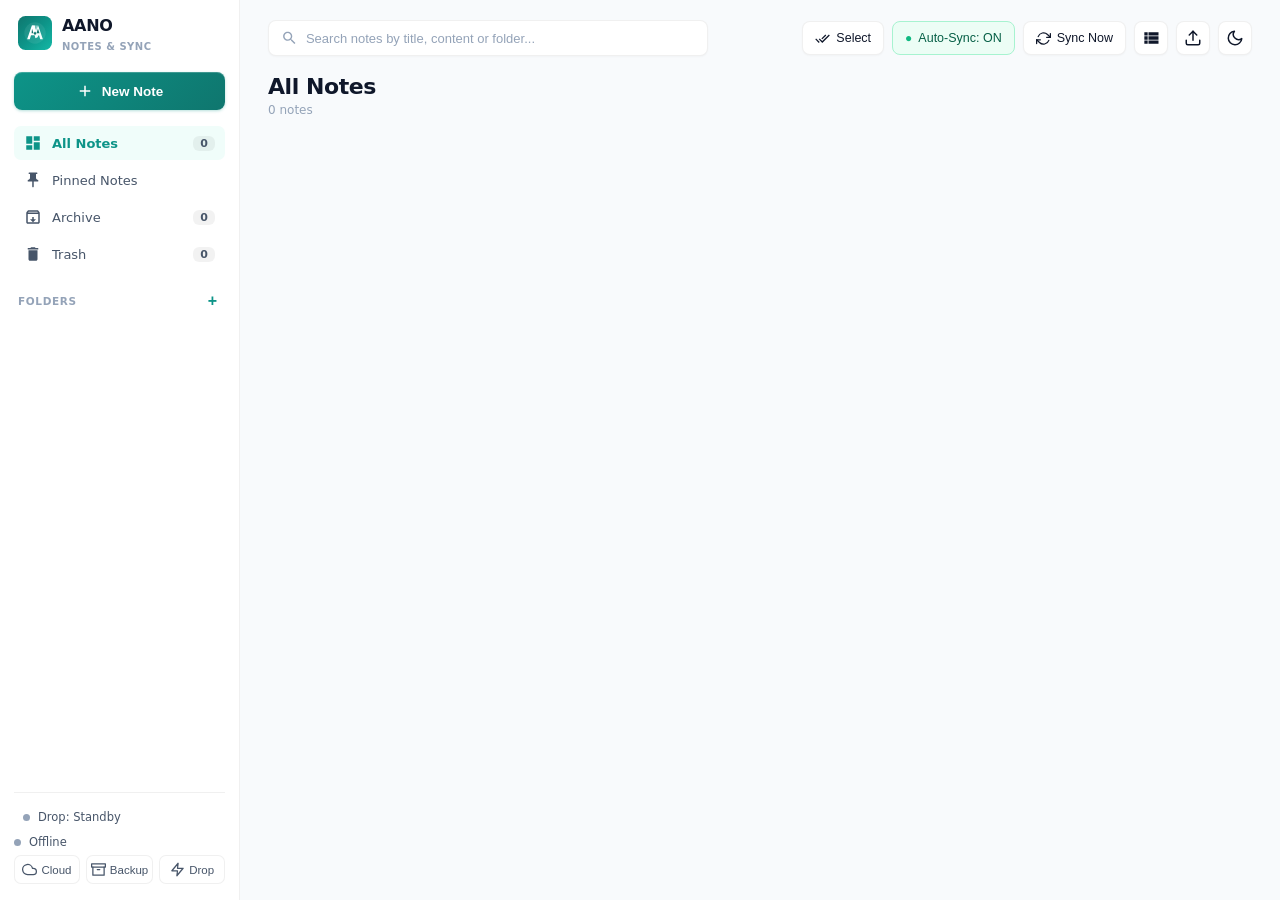
==== windows/src/ui/index.html @ 31459279 "fix(quality): resolve phantom import, CORS wildcard, and palette sprawl" ====
<!DOCTYPE html>
<html lang="en">
<head>
  <meta charset="UTF-8">
  <meta name="viewport" content="width=device-width, initial-scale=1.0">
  <title>AANO Notes</title>
  <link rel="icon" type="image/png" href="aano.png">
  <link rel="shortcut icon" href="aano.ico">
  <link rel="stylesheet" href="styles.css">
</head>
<body>
  <div class="app-container">
    <!-- Sidebar -->
    <aside class="sidebar">
      <div class="brand">
        <div class="brand-icon">
          <svg viewBox="0 0 108 108" width="34" height="34">
            <rect width="108" height="108" rx="24" fill="url(#bgGrad)"/>
            <defs>
              <linearGradient id="bgGrad" x1="0%" y1="0%" x2="100%" y2="100%">
                <stop offset="0%" stop-color="var(--brand-dark)"/>
                <stop offset="50%" stop-color="var(--brand)"/>
                <stop offset="100%" stop-color="var(--brand-accent)"/>
              </linearGradient>
            </defs>
            <circle cx="54" cy="54" r="34" fill="rgba(255,255,255,0.08)"/>
            <!-- Monogram Left A -->
            <polygon points="44,30 29,74 37.5,74 41.2,61.5 52.8,61.5 55.5,70.5 63.5,66.8 53,30" fill="var(--surface)"/>
            <polygon points="44.6,40.5 49.2,54.5 43.2,54.5" fill="var(--brand-dark)"/>
            <!-- Monogram Right A -->
            <polygon points="64,30 51.8,53.8 56.5,67.2 66.8,61.5 70.5,74 79,74 64,30" fill="var(--brand-light)"/>
            <polygon points="63.4,40.5 68.2,54.5 58.8,54.5" fill="var(--brand-dark)"/>
            <polygon points="44,30 54,30 49,46" fill="rgba(255,255,255,0.7)"/>
            <polygon points="64,30 54,30 59,46" fill="rgba(178,223,219,0.7)"/>
            <polygon points="54,49 58.5,55 54,61 49.5,55" fill="var(--brand-dark)"/>
          </svg>
        </div>
        <div class="brand-text">
          <h2>AANO</h2>
          <span>Notes &amp; Sync</span>
        </div>
      </div>

      <button id="btnNewNote" class="btn-primary">
        <svg viewBox="0 0 24 24" width="18" height="18" fill="currentColor"><path d="M19 13h-6v6h-2v-6H5v-2h6V5h2v6h6v2z"/></svg>
        New Note
      </button>

      <nav class="nav-menu">
        <button type="button" class="nav-item active" data-filter="all">
          <svg viewBox="0 0 24 24" width="18" height="18" fill="currentColor"><path d="M3 13h8V3H3v10zm0 8h8v-6H3v6zm10 0h8V11h-8v10zm0-18v6h8V3h-8z"/></svg>
          All Notes
          <span id="allCount" class="badge">0</span>
        </button>
        <button type="button" class="nav-item" data-filter="pinned">
          <svg viewBox="0 0 24 24" width="18" height="18" fill="currentColor"><path d="M16 9V4l1 0c.55 0 1-.45 1-1s-.45-1-1-1H7c-.55 0-1 .45-1 1s.45 1 1 1l1 0v5c0 1.66-1.34 3-3 3v2h5.97v7l1 1 1-1v-7H19v-2c-1.66 0-3-1.34-3-3z"/></svg>
          Pinned Notes
        </button>
        <button type="button" class="nav-item" data-filter="archived">
          <svg viewBox="0 0 24 24" width="18" height="18" fill="currentColor"><path d="M20.54 5.23l-1.39-1.68C18.88 3.21 18.47 3 18 3H6c-.47 0-.88.21-1.16.55L3.46 5.23C3.17 5.57 3 6.02 3 6.5V19c0 1.1.9 2 2 2h14c1.1 0 2-.9 2-2V6.5c0-.48-.17-.93-.46-1.27zM6.24 5h11.52l.83 1H5.42l.82-1zM19 19H5V8h14v11zm-8-7h2v3h3l-4 4-4-4h3z"/></svg>
          Archive
          <span id="archivedCount" class="badge">0</span>
        </button>
        <button type="button" class="nav-item" data-filter="trash">
          <svg viewBox="0 0 24 24" width="18" height="18" fill="currentColor"><path d="M6 19c0 1.1.9 2 2 2h8c1.1 0 2-.9 2-2V7H6v12zM19 4h-3.5l-1-1h-5l-1 1H5v2h14V4z"/></svg>
          Trash
          <span id="trashCount" class="badge">0</span>
        </button>
      </nav>

      <div class="folders-section">
        <div class="section-header">
          <span>FOLDERS</span>
          <button id="btnAddFolder" title="Add Folder">+</button>
        </div>
        <div id="foldersList" class="folders-list"></div>
      </div>

      <div class="sidebar-footer">
        <div id="dropPeerBadge" class="cloud-status" style="margin-bottom: 6px; cursor: pointer; border: 1px solid rgba(255,255,255,0.06); padding: 4px 8px; border-radius: 6px;" title="AANO Drop Persistent Peer Status">
          <div id="dropPeerDot" class="status-dot" style="background: var(--text-muted);"></div>
          <span id="dropPeerText" style="overflow: hidden; text-overflow: ellipsis; white-space: nowrap;">Drop: Standby</span>
        </div>
        <div id="cloudStatusBadge" class="cloud-status">
          <div class="status-dot"></div>
          <span id="cloudStatusText">Offline</span>
        </div>
        <div class="footer-actions">
          <button id="btnCloudSync" title="Cloud Sync">
            <svg viewBox="0 0 24 24" width="15" height="15" fill="none" stroke="currentColor" stroke-width="2" stroke-linecap="round" stroke-linejoin="round"><path d="M18 10h-1.26A8 8 0 1 0 9 20h9a5 5 0 0 0 0-10z"/></svg>
            Cloud
          </button>
          <button id="btnBackup" title="Backup &amp; Restore">
            <svg viewBox="0 0 24 24" width="15" height="15" fill="none" stroke="currentColor" stroke-width="2" stroke-linecap="round" stroke-linejoin="round"><polyline points="21 8 21 21 3 21 3 8"/><rect x="1" y="3" width="22" height="5"/><line x1="10" y1="12" x2="14" y2="12"/></svg>
            Backup
          </button>
          <button id="btnAanoDrop" title="AANO Drop (Wi-Fi Direct)">
            <svg viewBox="0 0 24 24" width="15" height="15" fill="none" stroke="currentColor" stroke-width="2" stroke-linecap="round" stroke-linejoin="round"><polygon points="13 2 3 14 12 14 11 22 21 10 12 10 13 2"/></svg>
            Drop
          </button>
        </div>
      </div>
    </aside>

    <!-- Main View -->
    <main class="main-content">
      <!-- Top Action Bar -->
      <header class="topbar">
        <div class="search-box">
          <svg viewBox="0 0 24 24" width="18" height="18" fill="currentColor"><path d="M15.5 14h-.79l-.28-.27C15.41 12.59 16 11.11 16 9.5 16 5.91 13.09 3 9.5 3S3 5.91 3 9.5 5.91 16 9.5 16c1.61 0 3.09-.59 4.23-1.57l.27.28v.79l5 4.99L20.49 19l-4.99-5zm-6 0C7.01 14 5 11.99 5 9.5S7.01 5 9.5 5 14 7.01 14 9.5 11.99 14 9.5 14z"/></svg>
          <input type="text" id="searchInput" placeholder="Search notes by title, content or folder...">
          <button id="btnClearSearch" class="btn-clear hidden">&times;</button>
        </div>
        <div class="topbar-actions">
          <button id="btnToggleSelect" class="btn-secondary" title="Select Multiple Notes">
            <svg viewBox="0 0 24 24" width="15" height="15" fill="currentColor"><path d="M18 7l-1.41-1.41-6.34 6.34 1.41 1.41L18 7zm4.24-1.41L11.66 16.17 7.41 11.93l-1.41 1.41 5.66 5.66 12-12-1.42-1.41zM.41 13.34l5.66 5.66 1.41-1.41L1.82 11.93.41 13.34z"/></svg>
            <span>Select</span>
          </button>
          <button id="btnAutoSyncToggle" class="btn-autosync active" title="Toggle Auto-Sync">
            <span class="autosync-dot">●</span> <span id="autoSyncLabel">Auto-Sync: ON</span>
          </button>
          <button id="btnManualSync" class="btn-secondary" title="Sync with Cloud">
            <svg viewBox="0 0 24 24" width="15" height="15" fill="none" stroke="currentColor" stroke-width="2" stroke-linecap="round" stroke-linejoin="round" class="sync-icon"><polyline points="23 4 23 10 17 10"/><polyline points="1 20 1 14 7 14"/><path d="M3.51 9a9 9 0 0 1 14.85-3.36L23 10M1 14l4.64 4.36A9 9 0 0 0 20.49 15"/></svg>
            <span>Sync Now</span>
          </button>
          <button id="btnViewToggle" class="btn-icon" title="Toggle Grid/List View">
            <svg viewBox="0 0 24 24" width="20" height="20" fill="currentColor"><path d="M4 14h4v-4H4v4zm0 5h4v-4H4v4zM4 9h4V5H4v4zm5 5h12v-4H9v4zm0 5h12v-4H9v4zM9 5v4h12V5H9z"/></svg>
          </button>
          <button id="btnImportAano" class="btn-icon" title="Import AANO Note (.aano / .zip)">
            <svg viewBox="0 0 24 24" width="18" height="18" fill="none" stroke="currentColor" stroke-width="2" stroke-linecap="round" stroke-linejoin="round"><path d="M21 15v4a2 2 0 0 1-2 2H5a2 2 0 0 1-2-2v-4"/><polyline points="17 8 12 3 7 8"/><line x1="12" y1="3" x2="12" y2="15"/></svg>
          </button>
          <button id="btnThemeToggle" class="btn-icon" title="Toggle Light/Dark Theme">
            <svg id="themeIconSun" viewBox="0 0 24 24" width="18" height="18" fill="none" stroke="currentColor" stroke-width="2" stroke-linecap="round" stroke-linejoin="round" class="hidden"><circle cx="12" cy="12" r="5"/><line x1="12" y1="1" x2="12" y2="3"/><line x1="12" y1="21" x2="12" y2="23"/><line x1="4.22" y1="4.22" x2="5.64" y2="5.64"/><line x1="18.36" y1="18.36" x2="19.78" y2="19.78"/><line x1="1" y1="12" x2="3" y2="12"/><line x1="21" y1="12" x2="23" y2="12"/><line x1="4.22" y1="19.78" x2="5.64" y2="18.36"/><line x1="18.36" y1="5.64" x2="19.78" y2="4.22"/></svg>
            <svg id="themeIconMoon" viewBox="0 0 24 24" width="18" height="18" fill="none" stroke="currentColor" stroke-width="2" stroke-linecap="round" stroke-linejoin="round"><path d="M21 12.79A9 9 0 1 1 11.21 3 7 7 0 0 0 21 12.79z"/></svg>
          </button>
        </div>
      </header>

      <!-- Batch Selection Bar -->
      <div id="batchActionBar" class="batch-action-bar hidden">
        <div class="batch-left">
          <span id="batchCount" class="batch-count-text">0 selected</span>
          <button id="btnBatchSelectAll" class="btn-batch-text">Select All</button>
        </div>
        <div class="batch-right">
          <button id="btnBatchDrop" class="btn-batch" style="background: rgba(0, 121, 107, 0.2); color: var(--brand); border-color: rgba(0, 121, 107, 0.3);" title="Drop selected notes via AANO Drop">
            <svg viewBox="0 0 24 24" width="14" height="14" fill="none" stroke="currentColor" stroke-width="2" stroke-linecap="round" stroke-linejoin="round"><polygon points="13 2 3 14 12 14 11 22 21 10 12 10 13 2"/></svg>
            <span id="batchDropLabel">Drop</span>
          </button>
          <button id="btnBatchArchive" class="btn-batch btn-batch-archive">
            <svg viewBox="0 0 24 24" width="14" height="14" fill="currentColor"><path d="M20.54 5.23l-1.39-1.68C18.88 3.21 18.47 3 18 3H6c-.47 0-.88.21-1.16.55L3.46 5.23C3.17 5.57 3 6.02 3 6.5V19c0 1.1.9 2 2 2h14c1.1 0 2-.9 2-2V6.5c0-.48-.17-.93-.46-1.27zM6.24 5h11.52l.83 1H5.42l.82-1zM19 19H5V8h14v11zm-8-7h2v3h3l-4 4-4-4h3z"/></svg>
            <span id="batchArchiveLabel">Archive</span>
          </button>
          <button id="btnBatchDelete" class="btn-batch btn-batch-danger">
            <svg viewBox="0 0 24 24" width="14" height="14" fill="currentColor"><path d="M6 19c0 1.1.9 2 2 2h8c1.1 0 2-.9 2-2V7H6v12zM19 4h-3.5l-1-1h-5l-1 1H5v2h14V4z"/></svg>
            <span>Delete</span>
          </button>
          <button id="btnBatchCancel" class="btn-batch btn-batch-cancel">✕ Cancel</button>
        </div>
      </div>

      <!-- Current Folder / Title Indicator -->
      <div class="content-header" style="display: flex; justify-content: space-between; align-items: flex-end;">
        <div>
          <h1 id="currentViewTitle">All Notes</h1>
          <span id="notesCount" class="notes-meta">0 notes</span>
        </div>
        <div>
          <button id="btnEmptyTrash" class="btn-batch btn-batch-danger hidden" style="padding: 6px 14px; font-size: 13px; display: inline-flex; align-items: center; gap: 6px;">
            <svg viewBox="0 0 24 24" width="14" height="14" fill="currentColor"><path d="M6 19c0 1.1.9 2 2 2h8c1.1 0 2-.9 2-2V7H6v12zM19 4h-3.5l-1-1h-5l-1 1H5v2h14V4z"/></svg>
            <span>Empty Trash</span>
          </button>
        </div>
      </div>

      <!-- Notes Grid / List -->
      <div id="notesContainer" class="notes-grid"></div>

      <!-- Empty State -->
      <div id="emptyState" class="empty-state hidden">
        <div class="empty-icon">
          <svg viewBox="0 0 24 24" width="48" height="48" fill="none" stroke="var(--brand)" stroke-width="1.5" stroke-linecap="round" stroke-linejoin="round"><path d="M14 2H6a2 2 0 0 0-2 2v16a2 2 0 0 0 2 2h12a2 2 0 0 0 2-2V8z"/><polyline points="14 2 14 8 20 8"/><line x1="16" y1="13" x2="8" y2="13"/><line x1="16" y1="17" x2="8" y2="17"/><polyline points="10 9 9 9 8 9"/></svg>
        </div>
        <h3>No notes here yet</h3>
        <p>Click the <b>"+ New Note"</b> button to capture your first idea.</p>
      </div>
    </main>

    <!-- Full Note Editor Modal -->
    <div id="editorModal" class="editor-modal hidden">
      <div id="editorCard" class="editor-card">
        <!-- Editor Topbar -->
        <div class="editor-header">
          <button id="btnEditorClose" class="btn-icon" title="Save & Close">
            <svg viewBox="0 0 24 24" width="20" height="20" fill="currentColor"><path d="M20 11H7.83l5.59-5.59L12 4l-8 8 8 8 1.41-1.41L7.83 13H20v-2z"/></svg>
          </button>

          <div class="editor-meta">
            <select id="editorFolderSelect" class="folder-select">
              <option value="General">General</option>
              <option value="Work">Work</option>
              <option value="Personal">Personal</option>
              <option value="__new__">+ New Folder...</option>
            </select>
            <button id="btnEditorSyncToggle" class="btn-editor-sync" type="button" title="Toggle Cloud Sync (Drive) or On-Device Only">
              <span id="editorSyncDot" class="editor-sync-dot">
                <svg viewBox="0 0 24 24" width="14" height="14" fill="none" stroke="currentColor" stroke-width="2" stroke-linecap="round" stroke-linejoin="round"><path d="M18 10h-1.26A8 8 0 1 0 9 20h9a5 5 0 0 0 0-10z"/></svg>
              </span>
              <span id="editorSyncLabel">Synced</span>
            </button>
          </div>

          <div class="editor-right-actions">
            <span id="editorWordCount" class="word-counter">0 words • 0 chars</span>
            <button id="btnEditorPin" class="btn-icon" title="Pin Note">
              <svg viewBox="0 0 24 24" width="18" height="18" fill="none" stroke="currentColor" stroke-width="2" stroke-linecap="round" stroke-linejoin="round"><line x1="12" y1="17" x2="12" y2="22"/><path d="M5 17h14v-2l-2-2V5a2 2 0 0 0-2-2H9a2 2 0 0 0-2 2v8l-2 2v2z"/></svg>
            </button>
            <button id="btnEditorArchive" class="btn-icon" title="Archive Note">
              <svg viewBox="0 0 24 24" width="18" height="18" fill="none" stroke="currentColor" stroke-width="2" stroke-linecap="round" stroke-linejoin="round"><path d="M21 8v13H3V8"/><path d="M1 3h22v5H1z"/><path d="M10 12h4"/></svg>
            </button>
            <div class="export-dropdown-wrapper">
              <button id="btnEditorExport" class="btn-export-dropdown" type="button" title="Export Note">
                <svg viewBox="0 0 24 24" width="14" height="14" fill="none" stroke="currentColor" stroke-width="2" stroke-linecap="round" stroke-linejoin="round"><path d="M21 15v4a2 2 0 0 1-2 2H5a2 2 0 0 1-2-2v-4"/><polyline points="7 10 12 15 17 10"/><line x1="12" y1="15" x2="12" y2="3"/></svg>
                <span>Export</span>
                <svg viewBox="0 0 24 24" width="10" height="10" fill="none" stroke="currentColor" stroke-width="2.5" stroke-linecap="round" stroke-linejoin="round"><polyline points="6 9 12 15 18 9"/></svg>
              </button>
              <div id="exportMenu" class="export-menu hidden">
                <button type="button" class="export-menu-item" id="btnExportAano" style="background: rgba(0, 77, 64, 0.05); border-left: 3px solid var(--primary);">
                  <span class="export-icon"><svg viewBox="0 0 24 24" width="16" height="16" fill="currentColor"><polygon points="13 2 3 14 12 14 11 22 21 10 12 10 13 2"/></svg></span>
                  <div class="export-info">
                    <span class="export-name" style="color: var(--primary); font-weight: 600;">AANO Package</span>
                    <span class="export-ext">.aano (Direct Open)</span>
                  </div>
                </button>
                <button type="button" class="export-menu-item" id="btnExportTxt">
                  <span class="export-icon"><svg viewBox="0 0 24 24" width="16" height="16" fill="none" stroke="currentColor" stroke-width="2" stroke-linecap="round" stroke-linejoin="round"><path d="M14 2H6a2 2 0 0 0-2 2v16a2 2 0 0 0 2 2h12a2 2 0 0 0 2-2V8z"/><polyline points="14 2 14 8 20 8"/><line x1="16" y1="13" x2="8" y2="13"/><line x1="16" y1="17" x2="8" y2="17"/></svg></span>
                  <div class="export-info">
                    <span class="export-name">Text File</span>
                    <span class="export-ext">.txt (Plain Text)</span>
                  </div>
                </button>
                <button type="button" class="export-menu-item" id="btnExportPdf">
                  <span class="export-icon"><svg viewBox="0 0 24 24" width="16" height="16" fill="none" stroke="currentColor" stroke-width="2" stroke-linecap="round" stroke-linejoin="round"><path d="M4 19.5A2.5 2.5 0 0 1 6.5 17H20"/><path d="M6.5 2H20v20H6.5A2.5 2.5 0 0 1 4 19.5v-15A2.5 2.5 0 0 1 6.5 2z"/></svg></span>
                  <div class="export-info">
                    <span class="export-name">PDF Document</span>
                    <span class="export-ext">.pdf (Printable)</span>
                  </div>
                </button>
                <button type="button" class="export-menu-item" id="btnExportMd">
                  <span class="export-icon"><svg viewBox="0 0 24 24" width="16" height="16" fill="none" stroke="currentColor" stroke-width="2" stroke-linecap="round" stroke-linejoin="round"><path d="M11 4H4a2 2 0 0 0-2 2v14a2 2 0 0 0 2 2h14a2 2 0 0 0 2-2v-7"/><path d="M18.5 2.5a2.121 2.121 0 0 1 3 3L12 15l-4 1 1-4 9.5-9.5z"/></svg></span>
                  <div class="export-info">
                    <span class="export-name">Markdown</span>
                    <span class="export-ext">.md (Formatted)</span>
                  </div>
                </button>
                <button type="button" class="export-menu-item" id="btnExportZip">
                  <span class="export-icon"><svg viewBox="0 0 24 24" width="16" height="16" fill="none" stroke="currentColor" stroke-width="2" stroke-linecap="round" stroke-linejoin="round"><polyline points="21 8 21 21 3 21 3 8"/><rect x="1" y="3" width="22" height="5"/><line x1="10" y1="12" x2="14" y2="12"/></svg></span>
                  <div class="export-info">
                    <span class="export-name">ZIP Archive</span>
                    <span class="export-ext">.zip (With Media)</span>
                  </div>
                </button>
              </div>
            </div>
            <button id="btnEditorDrop" class="btn-icon" title="Drop Note to Phone (Wi-Fi)">
              <svg viewBox="0 0 24 24" width="16" height="16" fill="none" stroke="currentColor" stroke-width="2" stroke-linecap="round" stroke-linejoin="round"><polygon points="13 2 3 14 12 14 11 22 21 10 12 10 13 2"/></svg>
            </button>
            <button id="btnEditorDelete" class="btn-icon btn-danger" title="Delete Note">
              <svg viewBox="0 0 24 24" width="18" height="18" fill="none" stroke="currentColor" stroke-width="2" stroke-linecap="round" stroke-linejoin="round"><polyline points="3 6 5 6 21 6"/><path d="M19 6v14a2 2 0 0 1-2 2H7a2 2 0 0 1-2-2V6m3 0V4a2 2 0 0 1 2-2h4a2 2 0 0 1 2 2v2"/><line x1="10" y1="11" x2="10" y2="17"/><line x1="14" y1="11" x2="14" y2="17"/></svg>
            </button>
          </div>
        </div>

        <!-- Color Palette Strip -->
        <div class="color-palette-bar">
          <span class="palette-label">Paper Color:</span>
          <div id="paletteDots" class="palette-dots"></div>
          <button type="button" id="btnCustomColor" class="btn-custom-color" title="Custom Color (Hex / Palette)"><svg viewBox="0 0 24 24" width="16" height="16" fill="none" stroke="currentColor" stroke-width="2" stroke-linecap="round" stroke-linejoin="round"><circle cx="13.5" cy="6.5" r=".5" fill="currentColor"/><circle cx="17.5" cy="10.5" r=".5" fill="currentColor"/><circle cx="8.5" cy="7.5" r=".5" fill="currentColor"/><circle cx="6.5" cy="12.5" r=".5" fill="currentColor"/><path d="M12 2C6.5 2 2 6.5 2 12s4.5 10 10 10c.926 0 1.648-.746 1.648-1.688 0-.437-.18-.835-.437-1.125-.29-.289-.438-.652-.438-1.125a1.64 1.64 0 0 1 1.668-1.668h1.996c3.051 0 5.563-2.512 5.563-5.563C22 6.5 17.5 2 12 2z"/></svg></button>
          <input type="color" id="customColorPicker" style="display:none">
        </div>

        <!-- Note Title -->
        <input type="text" id="editorTitle" class="editor-title-input" placeholder="Title">

        <!-- Rich Text Formatting Toolbar -->
        <div class="formatting-toolbar">
          <button type="button" data-cmd="undo" title="Undo">
            <svg viewBox="0 0 24 24" width="15" height="15" fill="none" stroke="currentColor" stroke-width="2" stroke-linecap="round" stroke-linejoin="round"><path d="M3 7v6h6"/><path d="M21 17a9 9 0 0 0-9-9 9 9 0 0 0-6 2.3L3 13"/></svg>
          </button>
          <button type="button" data-cmd="redo" title="Redo">
            <svg viewBox="0 0 24 24" width="15" height="15" fill="none" stroke="currentColor" stroke-width="2" stroke-linecap="round" stroke-linejoin="round"><path d="M21 7v6h-6"/><path d="M3 17a9 9 0 0 1 9-9 9 9 0 0 1 6 2.3l3 2.7"/></svg>
          </button>
          <div class="divider"></div>
          <button type="button" data-cmd="formatBlock" data-val="H1" title="Heading 1" class="fmt-btn"><b>H1</b></button>
          <button type="button" data-cmd="formatBlock" data-val="H2" title="Heading 2" class="fmt-btn"><b>H2</b></button>
          <div class="divider"></div>
          <button type="button" data-cmd="bold" title="Bold" class="fmt-btn"><b>B</b></button>
          <button type="button" data-cmd="italic" title="Italic" class="fmt-btn"><i>I</i></button>
          <button type="button" data-cmd="underline" title="Underline" class="fmt-btn"><u>U</u></button>
          <button type="button" data-cmd="strikeThrough" title="Strikethrough" class="fmt-btn"><s>S</s></button>
          <div class="divider"></div>
          <!-- Highlighter Dropdown -->
          <div class="dropdown">
            <button type="button" class="dropbtn" title="Highlight">
              <svg viewBox="0 0 24 24" width="14" height="14" fill="none" stroke="currentColor" stroke-width="2" stroke-linecap="round" stroke-linejoin="round"><path d="m9 11-6 6v3h3l6-6"/><path d="m22 12-4.6 4.6a2 2 0 0 1-2.8 0l-5.2-5.2a2 2 0 0 1 0-2.8L14 4"/></svg>
              <span>Highlight</span> ▾
            </button>
            <div class="dropdown-content">
              <button type="button" class="dropdown-item" data-highlight="var(--hl-yellow)"><span class="color-dot-sm" style="background:var(--hl-yellow)"></span> Yellow</button>
              <button type="button" class="dropdown-item" data-highlight="var(--hl-green)"><span class="color-dot-sm" style="background:var(--hl-green)"></span> Mint Green</button>
              <button type="button" class="dropdown-item" data-highlight="var(--hl-pink)"><span class="color-dot-sm" style="background:var(--hl-pink)"></span> Soft Pink</button>
              <button type="button" class="dropdown-item" data-highlight="var(--hl-blue)"><span class="color-dot-sm" style="background:var(--hl-blue)"></span> Sky Blue</button>
              <button type="button" class="dropdown-item" data-highlight="var(--hl-orange)"><span class="color-dot-sm" style="background:var(--hl-orange)"></span> Peach</button>
              <button type="button" class="dropdown-item" data-highlight="transparent"><span class="color-dot-sm clear"></span> Clear</button>
            </div>
          </div>
          <!-- Text Color Dropdown -->
          <div class="dropdown">
            <button type="button" class="dropbtn" title="Text Color">
              <svg viewBox="0 0 24 24" width="14" height="14" fill="none" stroke="currentColor" stroke-width="2" stroke-linecap="round" stroke-linejoin="round"><path d="m4 20 8-16 8 16"/><line x1="6.5" y1="15" x2="17.5" y2="15"/></svg>
              <span>Color</span> ▾
            </button>
            <div class="dropdown-content">
              <button type="button" class="dropdown-item" data-forecolor="var(--fc-dark)"><span class="color-dot-sm" style="background:var(--fc-dark)"></span> Default</button>
              <button type="button" class="dropdown-item" data-forecolor="var(--fc-teal)"><span class="color-dot-sm" style="background:var(--fc-teal)"></span> Emerald</button>
              <button type="button" class="dropdown-item" data-forecolor="var(--fc-blue)"><span class="color-dot-sm" style="background:var(--fc-blue)"></span> Blue</button>
              <button type="button" class="dropdown-item" data-forecolor="var(--fc-red)"><span class="color-dot-sm" style="background:var(--fc-red)"></span> Crimson</button>
              <button type="button" class="dropdown-item" data-forecolor="var(--fc-purple)"><span class="color-dot-sm" style="background:var(--fc-purple)"></span> Purple</button>
            </div>
          </div>
          <div class="divider"></div>
          <button type="button" data-cmd="insertUnorderedList" title="Bullet List">
            <svg viewBox="0 0 24 24" width="15" height="15" fill="none" stroke="currentColor" stroke-width="2" stroke-linecap="round" stroke-linejoin="round"><line x1="8" y1="6" x2="21" y2="6"/><line x1="8" y1="12" x2="21" y2="12"/><line x1="8" y1="18" x2="21" y2="18"/><line x1="3" y1="6" x2="3.01" y2="6"/><line x1="3" y1="12" x2="3.01" y2="12"/><line x1="3" y1="18" x2="3.01" y2="18"/></svg>
          </button>
          <div class="divider"></div>
          <button type="button" id="btnAttachImage" title="Attach Image">
            <svg viewBox="0 0 24 24" width="15" height="15" fill="none" stroke="currentColor" stroke-width="2" stroke-linecap="round" stroke-linejoin="round"><rect x="3" y="3" width="18" height="18" rx="2" ry="2"/><circle cx="8.5" cy="8.5" r="1.5"/><polyline points="21 15 16 10 5 21"/></svg>
          </button>
          <button type="button" id="btnToggleQualityDesktop" class="quality-badge-btn" title="Quality: Standard WebP (~120KB) vs HD Original">STD</button>
        </div>

        <!-- Attached Images Strip -->
        <div id="editorImagesContainer" class="editor-images-container hidden"></div>

        <!-- Note Rich Text Content Area -->
        <div id="editorContent" class="editor-content-area" contenteditable="true" placeholder="Start writing here..."></div>
      </div>
    </div>

    <!-- Cloud Login / Sync Modal -->
    <div id="cloudModal" class="modal-backdrop hidden">
      <div class="dialog-box" style="max-width: 440px;">
        <h3>Google Drive Sync (15 GB Free)</h3>
        <p style="color: var(--text-muted); font-size: 13.5px; margin-bottom: 20px;">Sync your private notes between your phone and PC directly through your Google Drive storage.</p>
        
        <div id="cloudLoginForm">
          <button id="btnGoogleSignIn" class="btn-google-signin" type="button">
            <svg viewBox="0 0 24 24" width="20" height="20" style="margin-right: 12px;">
              <path fill="var(--google-blue)" d="M22.56 12.25c0-.78-.07-1.53-.2-2.25H12v4.26h5.92c-.26 1.37-1.04 2.53-2.21 3.31v2.77h3.57c2.08-1.92 3.28-4.74 3.28-8.09z"/>
              <path fill="var(--google-green)" d="M12 23c2.97 0 5.46-.98 7.28-2.66l-3.57-2.77c-.98.66-2.23 1.06-3.71 1.06-2.86 0-5.29-1.93-6.16-4.53H2.18v2.84C3.99 20.53 7.7 23 12 23z"/>
              <path fill="var(--google-yellow)" d="M5.84 14.09c-.22-.66-.35-1.36-.35-2.09s.13-1.43.35-2.09V7.06H2.18C1.43 8.55 1 10.22 1 12s.43 3.45 1.18 4.94l2.85-2.22.81-.63z"/>
              <path fill="var(--google-red)" d="M12 5.38c1.62 0 3.06.56 4.21 1.64l3.15-3.15C17.45 2.09 14.97 1 12 1 7.7 1 3.99 3.47 2.18 7.06l3.66 2.84c.87-2.6 3.3-4.52 6.16-4.52z"/>
            </svg>
            Sign in with Google
          </button>
          
          <div id="cloudError" class="error-msg hidden" style="margin-top: 12px;"></div>
          
          <div style="margin-top: 20px; border-top: 1px solid var(--border-light); padding-top: 14px; text-align: center;">
            <button id="btnCancelCloud" class="btn-secondary" style="width: 100%;">Close</button>
          </div>
        </div>

        <div id="cloudActiveSession" class="hidden">
          <div style="background: var(--brand-light); border: 1px solid var(--border-light); border-radius: 10px; padding: 14px; margin-bottom: 16px; text-align: left;">
            <div style="display: flex; align-items: center; gap: 8px; margin-bottom: 4px;">
              <svg viewBox="0 0 24 24" width="16" height="16" fill="none" stroke="var(--brand)" stroke-width="2" stroke-linecap="round" stroke-linejoin="round"><path d="M18 10h-1.26A8 8 0 1 0 9 20h9a5 5 0 0 0 0-10z"/></svg>
              <span style="font-weight: 600; color: var(--brand); font-size: 14px;">Google Drive Active</span>
            </div>
            <div style="font-size: 13px; color: var(--text-light); word-break: break-all;" id="lblConnectedEmail"></div>
          </div>
          <div class="dialog-buttons">
            <button id="btnLogoutCloud" class="btn-danger">Disconnect</button>
            <button id="btnSyncNowAccount" class="btn-primary">Sync Now</button>
            <button id="btnDoneCloud" class="btn-secondary">Close</button>
          </div>
        </div>
      </div>
    </div>

    <!-- Backup Modal -->
    <div id="backupModal" class="modal-backdrop hidden">
      <div class="dialog-box">
        <h3>Backup &amp; Restore</h3>
        <p>Export your notes to offline <code>aano-backup.json</code> or import an existing backup from your phone.</p>
        <div class="dialog-buttons" style="flex-direction: column; gap: 8px;">
          <button id="btnExportJSON" class="btn-primary" style="width: 100%;">Export aano-backup.json</button>
          <label class="btn-secondary" style="width: 100%; text-align: center; cursor: pointer;">
            Import JSON Backup
            <input type="file" id="backupFileInput" accept=".json" style="display: none;">
          </label>
          <button id="btnCloseBackup" class="btn-secondary" style="width: 100%;">Close</button>
        </div>
      </div>
    </div>

    <!-- Native Confirm Dialog -->
    <div id="nativeConfirmModal" class="modal-backdrop hidden">
      <div class="dialog-box">
        <h3 id="nativeConfirmTitle">Confirm Action</h3>
        <p id="nativeConfirmMessage">Are you sure?</p>
        <div class="dialog-buttons">
          <button id="btnNativeConfirmCancel" class="btn-secondary">Cancel</button>
          <button id="btnNativeConfirmOk" class="btn-danger-filled">Delete</button>
        </div>
      </div>
    </div>

    <!-- Native Prompt Dialog -->
    <div id="nativePromptModal" class="modal-backdrop hidden">
      <div class="dialog-box">
        <h3 id="nativePromptTitle">Enter Value</h3>
        <p id="nativePromptMessage">Please enter a value below:</p>
        <input type="text" id="nativePromptInput" class="dialog-input">
        <div class="dialog-buttons">
          <button id="btnNativePromptCancel" class="btn-secondary">Cancel</button>
          <button id="btnNativePromptOk" class="btn-primary">OK</button>
        </div>
      </div>
    </div>

    <!-- Native Alert Dialog -->
    <div id="nativeAlertModal" class="modal-backdrop hidden">
      <div class="dialog-box">
        <h3 id="nativeAlertTitle">Notice</h3>
        <p id="nativeAlertMessage"></p>
        <div class="dialog-buttons">
          <button id="btnNativeAlertOk" class="btn-primary">OK</button>
        </div>
      </div>
    </div>

    <!-- Image Preview Modal -->
    <div id="imagePreviewModal" class="modal-backdrop hidden">
      <div class="image-preview-dialog">
        <div class="image-preview-header">
          <span id="previewImageName">Image Preview</span>
          <div class="preview-actions">
            <button id="btnPreviewSave" class="btn-preview-action" title="Save to Disk">Save</button>
            <button id="btnPreviewCrop" class="btn-preview-action" title="Crop & Rotate">Crop</button>
            <button id="btnPreviewDelete" class="btn-preview-action btn-danger-action" title="Remove Attachment">Remove</button>
            <button id="btnPreviewClose" class="btn-preview-close" title="Close">✕</button>
          </div>
        </div>
        <div class="image-preview-body">
          <img id="previewModalImg" src="" alt="Preview">
        </div>
      </div>
    </div>

    <!-- Image Crop & Rotate Modal -->
    <div id="imageCropModal" class="modal-backdrop hidden">
      <div class="image-crop-dialog">
        <div class="image-crop-header">
          <span>Crop & Rotate Image</span>
          <button id="btnCropClose" class="btn-preview-close">✕</button>
        </div>
        <div class="image-crop-body">
          <div class="crop-canvas-wrapper">
            <canvas id="cropCanvas"></canvas>
          </div>
        </div>
        <div class="image-crop-footer">
          <div class="crop-ratio-group">
            <button type="button" class="btn-ratio active" data-ratio="free">Free</button>
            <button type="button" class="btn-ratio" data-ratio="1:1">1:1</button>
            <button type="button" class="btn-ratio" data-ratio="4:3">4:3</button>
            <button type="button" class="btn-ratio" data-ratio="16:9">16:9</button>
          </div>
          <div class="crop-actions">
            <button id="btnCropRotate" class="btn-secondary" title="Rotate 90° Clockwise">⟲ Rotate</button>
            <button id="btnCropCancel" class="btn-secondary">Cancel</button>
            <button id="btnCropApply" class="btn-primary">Apply Crop</button>
          </div>
        </div>
      </div>
    </div>


    <!-- AANO Drop Modal -->
    <div id="aanoDropModal" class="modal-backdrop hidden">
      <div class="dialog-box" style="max-width: 440px;">
        <div style="display: flex; align-items: center; justify-content: space-between; margin-bottom: 12px;">
          <h3 style="margin: 0; display: flex; align-items: center; gap: 8px;">
            <svg viewBox="0 0 24 24" width="20" height="20" fill="var(--brand)"><polygon points="13 2 3 14 12 14 11 22 21 10 12 10 13 2"/></svg>
            AANO Drop (Wi-Fi P2P)
          </h3>
          <button id="btnCloseAanoDrop" class="btn-preview-close">✕</button>
        </div>
        <p style="color: var(--text-muted); font-size: 13px; line-height: 1.5; margin-bottom: 16px;">
          Transfer notes &amp; photos directly over local Wi-Fi without internet consumption (Layer 2 routing).
        </p>

        <!-- Active Paired Peer status -->
        <div id="activePeerCard" style="display: none; background: var(--brand-light); border: 1px solid var(--border-light); border-radius: 10px; padding: 12px; margin-bottom: 14px;">
          <div style="display: flex; align-items: center; justify-content: space-between;">
            <div style="display: flex; align-items: center; gap: 8px;">
              <div style="width: 10px; height: 10px; border-radius: 50%; background: var(--success); box-shadow: 0 0 8px var(--success);"></div>
              <div>
                <div id="activePeerName" style="font-weight: 700; color: var(--on-surface); font-size: 13px;">Connected Peer</div>
                <div id="activePeerEndpoint" style="color: var(--text-muted); font-size: 11px;">192.168.x.x:8766</div>
              </div>
            </div>
            <button id="btnUnpairPeer" class="btn-clear" style="font-size: 11px; color: var(--danger); text-decoration: underline; cursor: pointer; border: none; background: transparent;">Disconnect</button>
          </div>
        </div>

        <!-- Actions: Camera QR Scanner + Wi-Fi Radar Scan -->
        <div style="display: flex; gap: 8px; margin-bottom: 14px;">
          <button id="btnOpenQrScanner" class="btn-primary" style="flex: 1; display: flex; align-items: center; justify-content: center; gap: 6px; font-size: 12px; padding: 8px; background: var(--brand-dark); border: none;">
            <svg viewBox="0 0 24 24" width="15" height="15" fill="none" stroke="currentColor" stroke-width="2" stroke-linecap="round" stroke-linejoin="round"><path d="M23 19a2 2 0 0 1-2 2H3a2 2 0 0 1-2-2V8a2 2 0 0 1 2-2h4l2-3h6l2 3h4a2 2 0 0 1 2 2z"/><circle cx="12" cy="13" r="4"/></svg>
            <span>Scan Phone QR</span>
          </button>
          <button id="btnScanRadar" class="btn-secondary" style="flex: 1; display: flex; align-items: center; justify-content: center; gap: 6px; font-size: 12px; padding: 8px;">
            <svg viewBox="0 0 24 24" width="14" height="14" fill="none" stroke="currentColor" stroke-width="2" stroke-linecap="round" stroke-linejoin="round"><circle cx="12" cy="12" r="10"/><circle cx="12" cy="12" r="6"/><circle cx="12" cy="12" r="2"/></svg>
            <span id="radarScanLabel">Radar Scan</span>
          </button>
        </div>
        <div id="radarResultsContainer" style="display: none; margin-bottom: 14px; max-height: 110px; overflow-y: auto; background: rgba(0,0,0,0.25); border: 1px solid rgba(255,255,255,0.08); border-radius: 6px; padding: 6px;"></div>

        <!-- Modern Receiver status card with Retina QR Code -->
        <div class="drop-qr-card">
          <div class="drop-qr-badge">
            This PC's Drop Coordinates
          </div>
          <div style="display: flex; justify-content: center; margin: 8px 0 12px 0;">
            <div style="padding: 12px; background: var(--surface); border-radius: 16px; box-shadow: 0 10px 25px rgba(0,0,0,0.45); display: inline-flex;">
              <canvas id="dropQrCanvas" width="220" height="220" style="display: block; width: 220px; height: 220px; border-radius: 8px;"></canvas>
            </div>
          </div>
          <div style="font-size: 13px; color: var(--on-surface); font-weight: 700; margin-bottom: 3px;" id="dropServerIp">IP: 192.168.x.x:8765</div>
          <div style="font-size: 12px; color: var(--text-light); display: flex; align-items: center; justify-content: center; gap: 6px;">
            <span>Security PIN:</span>
            <b id="dropServerPin" style="color: var(--brand); letter-spacing: 2.5px; font-family: monospace; font-size: 13px;">------</b>
            <button id="btnCopyDropUri" class="icon-button" style="padding: 2px 6px; font-size: 11px; margin-left: 4px; display: inline-flex; align-items: center;" title="Copy Drop URI"><svg viewBox="0 0 24 24" width="12" height="12" fill="none" stroke="currentColor" stroke-width="2" stroke-linecap="round" stroke-linejoin="round"><rect x="9" y="9" width="13" height="13" rx="2" ry="2"/><path d="M5 15H4a2 2 0 0 1-2-2V4a2 2 0 0 1 2-2h9a2 2 0 0 1 2 2v1"/></svg></button>
          </div>
        </div>

        <!-- Sender card with Selective Notes Selection -->
        <div style="background: rgba(255, 255, 255, 0.03); border: 1px solid rgba(255, 255, 255, 0.08); border-radius: 10px; padding: 14px; margin-bottom: 16px;">
          <div style="font-size: 12px; font-weight: 600; color: var(--text-light); margin-bottom: 6px;">Manual IP / Target Endpoint:</div>
          <input type="text" id="targetPhoneIp" class="dialog-input" placeholder="Target IP (e.g. 192.168.1.105:8766)" style="margin-bottom: 6px;">
          <input type="text" id="targetPhonePin" class="dialog-input" placeholder="Target 6-Digit PIN (optional)" style="margin-bottom: 8px;">

          <div style="font-size: 11px; font-weight: 600; color: var(--text-muted); margin-bottom: 4px; display: flex; justify-content: space-between;">
            <span>Choose Notes to Drop:</span>
            <span id="dropSelectionCount" style="color: var(--brand);">0 selected</span>
          </div>

          <div id="dropNotesPickerContainer" style="max-height: 110px; overflow-y: auto; background: rgba(0,0,0,0.3); border: 1px solid rgba(255,255,255,0.08); border-radius: 6px; padding: 6px; margin-bottom: 10px;">
            <!-- Populated dynamically with checkboxes -->
          </div>

          <button id="btnSendDropToPhone" class="btn-primary" style="width: 100%;">Send Selected Note(s)</button>
        </div>

        <div class="dialog-buttons">
          <button id="btnDoneAanoDrop" class="btn-secondary" style="width: 100%;">Close</button>
        </div>
      </div>
    </div>

    <!-- Live Camera QR Scanner Modal -->
    <div id="aanoScannerModal" class="dialog-overlay hidden">
      <div class="dialog" style="max-width: 440px; text-align: center; border: 1px solid var(--border-light); box-shadow: 0 15px 45px rgba(0,0,0,0.7);">
        <div style="display: flex; justify-content: space-between; align-items: center; margin-bottom: 12px;">
          <h3 style="margin: 0; font-size: 15px; color: var(--brand); display: flex; align-items: center; gap: 8px;">
            AANO Drop QR Scanner
          </h3>
          <button id="btnCloseScannerModal" class="icon-button" style="color: var(--text-muted); font-size: 16px;">✕</button>
        </div>

        <div class="qr-scanner-frame" id="qrScannerFrame">
          <video id="qrScannerVideo" playsinline style="width: 100%; height: 100%; object-fit: cover;"></video>
          <div class="qr-scanner-laser"></div>
          <div class="qr-scanner-reticle"></div>
        </div>

        <div id="qrScannerStatus" style="font-size: 12px; color: var(--text-light); margin-bottom: 12px;">
          Point camera at phone's AANO Drop QR code
        </div>

        <div style="display: flex; gap: 8px; justify-content: center; flex-wrap: wrap;">
          <button id="btnUploadQrImage" class="btn-secondary" style="font-size: 12px; padding: 6px 12px; display: inline-flex; align-items: center; gap: 4px;">
            Open Screenshot
          </button>
          <button id="btnPasteQrCode" class="btn-secondary" style="font-size: 12px; padding: 6px 12px; display: inline-flex; align-items: center; gap: 4px;">
            Paste Pairing URI
          </button>
          <input type="file" id="qrFileInput" accept="image/*" style="display: none;">
        </div>
      </div>
    </div>

  </div>

  <script src="jsQR.min.js"></script>
  <script src="qrcode.min.js"></script>
  <script src="qr.js"></script>
  <script src="app.js"></script>
</body>
</html>
---- windows/src/ui/styles.css ----
:root {
  --font-sans: system-ui, -apple-system, "Segoe UI", Roboto, sans-serif;
  --brand: #0D9488;
  --brand-dark: #0F766E;
  --brand-light: #F0FDFA;
  --brand-accent: #14B8A6;
  --sidebar-bg: #FFFFFF;
  --surface: #FFFFFF;
  --surface-raised: #FFFFFF;
  --background: #F8FAFC;
  --on-surface: #0F172A;
  --text-secondary: #475569;
  --text-muted: #94A3B8;
  --text-light: #CBD5E1;
  --danger: #DC2626;
  --danger-hover: #B91C1C;
  --success: #10B981;
  --warning: #D97706;
  --link: #1A73E8;
  --link-hover: #1557B0;
  --link-dark: #80D8FF;
  --link-dark-hover: #B3E5FC;
  --border-light: #E2E8F0;
  --google-blue: #4285F4;
  --google-green: #34A853;
  --google-yellow: #FBBC05;
  --google-red: #EA4335;
  --hl-yellow: #FFF59D;
  --hl-green: #C8E6C9;
  --hl-pink: #F8BBD0;
  --hl-blue: #B3E5FC;
  --hl-orange: #FFE0B2;
  --fc-dark: #212121;
  --fc-teal: #00796B;
  --fc-blue: #1565C0;
  --fc-red: #C62828;
  --fc-purple: #6A1B9A;
  --divider: rgba(0, 0, 0, 0.06);
  --card-border: rgba(0, 0, 0, 0.06);
  --border-radius: 12px;
  --shadow: 0 1px 3px 0 rgba(0, 0, 0, 0.03), 0 1px 2px -1px rgba(0, 0, 0, 0.02);
  --shadow-hover: 0 12px 24px -4px rgba(0, 0, 0, 0.07), 0 4px 6px -2px rgba(0, 0, 0, 0.02);
}

[data-theme="dark"] {
  --brand: #2DD4BF;
  --brand-dark: #14B8A6;
  --brand-light: rgba(45, 212, 191, 0.12);
  --brand-accent: #2DD4BF;
  --sidebar-bg: #090D13;
  --surface: #111827;
  --surface-raised: #161B22;
  --background: #0D1117;
  --on-surface: #F9FAFB;
  --text-secondary: #9CA3AF;
  --text-muted: #6B7280;
  --text-light: #CBD5E1;
  --danger: #EF4444;
  --danger-hover: #DC2626;
  --success: #34D399;
  --warning: #F59E0B;
  --link: #80D8FF;
  --link-hover: #B3E5FC;
  --border-light: rgba(255, 255, 255, 0.08);
  --google-blue: #4285F4;
  --google-green: #34A853;
  --google-yellow: #FBBC05;
  --google-red: #EA4335;
  --hl-yellow: #FFF59D;
  --hl-green: #C8E6C9;
  --hl-pink: #F8BBD0;
  --hl-blue: #B3E5FC;
  --hl-orange: #FFE0B2;
  --fc-dark: #F9FAFB;
  --fc-teal: #2DD4BF;
  --fc-blue: #80D8FF;
  --fc-red: #EF4444;
  --fc-purple: #D8B4FE;
  --divider: rgba(255, 255, 255, 0.07);
  --card-border: rgba(255, 255, 255, 0.08);
  --shadow: 0 4px 8px -1px rgba(0, 0, 0, 0.4), 0 2px 4px -2px rgba(0, 0, 0, 0.3);
  --shadow-hover: 0 14px 28px -4px rgba(0, 0, 0, 0.6), 0 4px 8px -2px rgba(0, 0, 0, 0.4);
}

* {
  box-sizing: border-box;
  margin: 0;
  padding: 0;
  user-select: none;
}

/* Sleek Native Scrollbars */
::-webkit-scrollbar {
  width: 6px;
  height: 6px;
}
::-webkit-scrollbar-track {
  background: transparent;
}
::-webkit-scrollbar-thumb {
  background: rgba(0, 0, 0, 0.12);
  border-radius: 6px;
}
::-webkit-scrollbar-thumb:hover {
  background: rgba(0, 0, 0, 0.25);
}
[data-theme="dark"] ::-webkit-scrollbar-thumb {
  background: rgba(255, 255, 255, 0.14);
}
[data-theme="dark"] ::-webkit-scrollbar-thumb:hover {
  background: rgba(255, 255, 255, 0.28);
}

body {
  font-family: var(--font-sans);
  background: var(--background);
  color: var(--on-surface);
  overflow: hidden;
  height: 100vh;
  -webkit-font-smoothing: antialiased;
}

.app-container {
  display: flex;
  height: 100vh;
  width: 100vw;
}

/* Sidebar */
.sidebar {
  width: 240px;
  background: var(--sidebar-bg);
  border-right: 1px solid var(--divider);
  display: flex;
  flex-direction: column;
  padding: 16px 14px;
  flex-shrink: 0;
}

.brand {
  display: flex;
  align-items: center;
  gap: 10px;
  margin-bottom: 18px;
  padding: 0 4px;
}

.brand-text h2 {
  font-size: 16px;
  font-weight: 700;
  color: var(--on-surface);
  letter-spacing: -0.02em;
}

.brand-text span {
  font-size: 10px;
  color: var(--text-muted);
  font-weight: 600;
  text-transform: uppercase;
  letter-spacing: 0.05em;
}

.btn-primary {
  background: linear-gradient(135deg, var(--brand) 0%, var(--brand-dark) 100%);
  color: #fff;
  border: none;
  border-radius: 8px;
  height: 38px;
  padding: 0 14px;
  font-size: 13.5px;
  font-weight: 600;
  display: flex;
  align-items: center;
  justify-content: center;
  gap: 8px;
  cursor: pointer;
  box-shadow: 0 1px 3px rgba(13, 148, 136, 0.3), inset 0 1px 0 rgba(255, 255, 255, 0.2);
  transition: all 0.15s ease;
}

.btn-primary:hover {
  filter: brightness(1.05);
  transform: translateY(-1px);
  box-shadow: 0 4px 12px rgba(13, 148, 136, 0.35);
}

.btn-primary:active {
  transform: scale(0.98);
}

.btn-secondary {
  background: var(--surface);
  color: var(--on-surface);
  border: 1px solid var(--divider);
  border-radius: 8px;
  height: 34px;
  padding: 0 12px;
  font-size: 12.5px;
  font-weight: 500;
  cursor: pointer;
  display: inline-flex;
  align-items: center;
  gap: 6px;
  box-shadow: 0 1px 2px rgba(0, 0, 0, 0.03);
  transition: all 0.15s ease;
}

.btn-secondary:hover {
  background: var(--background);
  border-color: rgba(0, 0, 0, 0.15);
  color: var(--on-surface);
}

.btn-icon {
  background: var(--surface);
  border: 1px solid var(--divider);
  border-radius: 8px;
  width: 34px;
  height: 34px;
  display: inline-flex;
  align-items: center;
  justify-content: center;
  cursor: pointer;
  color: var(--on-surface);
  box-shadow: 0 1px 2px rgba(0, 0, 0, 0.03);
  transition: all 0.15s ease;
}

.btn-icon:hover {
  background: var(--background);
  border-color: rgba(0, 0, 0, 0.15);
}

.btn-danger {
  color: var(--danger);
}

.nav-menu {
  margin-top: 16px;
  display: flex;
  flex-direction: column;
  gap: 3px;
}

.nav-item {
  display: flex;
  align-items: center;
  gap: 10px;
  padding: 8px 10px;
  border-radius: 7px;
  text-decoration: none;
  color: var(--text-secondary);
  font-size: 13px;
  font-weight: 500;
  transition: all 0.15s;
  background: transparent;
  border: none;
  width: 100%;
  text-align: left;
  cursor: pointer;
  font-family: inherit;
}

.nav-item:hover {
  background: rgba(0, 0, 0, 0.04);
  color: var(--on-surface);
}

[data-theme="dark"] .nav-item:hover {
  background: rgba(255, 255, 255, 0.05);
}

.nav-item.active {
  background: var(--brand-light);
  color: var(--brand);
  font-weight: 600;
}

.badge {
  margin-left: auto;
  font-size: 11px;
  font-weight: 600;
  background: rgba(0, 0, 0, 0.05);
  color: var(--text-secondary);
  padding: 1px 7px;
  border-radius: 6px;
}

[data-theme="dark"] .badge {
  background: rgba(255, 255, 255, 0.08);
}

.folders-section {
  margin-top: 20px;
  flex: 1;
  overflow-y: auto;
}

.section-header {
  display: flex;
  align-items: center;
  justify-content: space-between;
  font-size: 10.5px;
  font-weight: 700;
  color: var(--text-muted);
  text-transform: uppercase;
  letter-spacing: 0.06em;
  margin-bottom: 6px;
  padding: 0 4px;
}

.section-header button {
  background: transparent;
  border: none;
  font-size: 16px;
  font-weight: 700;
  cursor: pointer;
  color: var(--brand);
  line-height: 1;
  padding: 2px 4px;
  border-radius: 4px;
}

.section-header button:hover {
  background: rgba(0, 0, 0, 0.05);
}

.folders-list {
  display: flex;
  flex-direction: column;
  gap: 2px;
}

.folder-item {
  display: flex;
  align-items: center;
  justify-content: space-between;
  padding: 7px 10px;
  border-radius: 6px;
  font-size: 13px;
  color: var(--text-secondary);
  cursor: pointer;
  transition: all 0.15s ease;
}

.folder-item:hover {
  background: rgba(0, 0, 0, 0.04);
  color: var(--on-surface);
}

[data-theme="dark"] .folder-item:hover {
  background: rgba(255, 255, 255, 0.05);
}

.folder-item.active {
  background: var(--brand-light);
  color: var(--brand);
  font-weight: 600;
}

.sidebar-footer {
  border-top: 1px solid var(--divider);
  padding-top: 12px;
  margin-top: auto;
}

.cloud-status {
  display: flex;
  align-items: center;
  gap: 8px;
  font-size: 11.5px;
  color: var(--text-secondary);
  margin-bottom: 6px;
  font-weight: 500;
}

.status-dot {
  width: 7px;
  height: 7px;
  border-radius: 50%;
  background: #94A3B8;
  flex-shrink: 0;
}

.status-dot.connected {
  background: #10B981;
  box-shadow: 0 0 6px rgba(16, 185, 129, 0.4);
}

.status-dot.warning {
  background: #F59E0B;
  box-shadow: 0 0 6px rgba(245, 158, 11, 0.4);
}

.status-dot.error {
  background: #EF4444;
  box-shadow: 0 0 6px rgba(239, 68, 68, 0.4);
}

.footer-actions {
  display: flex;
  gap: 6px;
}

.footer-actions button {
  flex: 1;
  background: var(--surface);
  border: 1px solid var(--divider);
  border-radius: 7px;
  padding: 6px 4px;
  font-size: 11.5px;
  font-weight: 500;
  color: var(--text-secondary);
  cursor: pointer;
  display: inline-flex;
  align-items: center;
  justify-content: center;
  gap: 4px;
  transition: all 0.15s ease;
}

.footer-actions button:hover {
  background: var(--background);
  color: var(--on-surface);
  border-color: rgba(0, 0, 0, 0.15);
}

/* Main Area */
.main-content {
  flex: 1;
  display: flex;
  flex-direction: column;
  overflow: hidden;
  padding: 20px 28px;
  background: var(--background);
}

.topbar {
  display: flex;
  align-items: center;
  justify-content: space-between;
  gap: 14px;
  margin-bottom: 18px;
}

.search-box {
  display: flex;
  align-items: center;
  gap: 8px;
  background: var(--surface);
  border: 1px solid var(--divider);
  border-radius: 8px;
  padding: 0 12px;
  height: 36px;
  flex: 1;
  max-width: 440px;
  color: var(--text-muted);
  box-shadow: 0 1px 2px rgba(0, 0, 0, 0.03);
  transition: all 0.15s ease;
}

.search-box:focus-within {
  border-color: var(--brand);
  box-shadow: 0 0 0 3px rgba(13, 148, 136, 0.15);
  color: var(--brand);
}

.search-box input {
  border: none;
  outline: none;
  background: transparent;
  width: 100%;
  font-size: 13px;
  color: var(--on-surface);
}

.search-box input::placeholder {
  color: var(--text-muted);
}

.btn-clear {
  background: transparent;
  border: none;
  font-size: 16px;
  cursor: pointer;
  color: var(--text-muted);
}

.topbar-actions {
  display: flex;
  align-items: center;
  gap: 8px;
}

.btn-autosync {
  display: inline-flex;
  align-items: center;
  gap: 6px;
  background: #ECFDF5;
  color: #065F46;
  border: 1px solid #A7F3D0;
  border-radius: 8px;
  height: 34px;
  padding: 0 12px;
  font-size: 12.5px;
  font-weight: 500;
  cursor: pointer;
  transition: all 0.15s ease;
}

[data-theme="dark"] .btn-autosync {
  background: rgba(16, 185, 129, 0.15);
  color: #34D399;
  border-color: rgba(16, 185, 129, 0.3);
}

.btn-autosync:hover {
  filter: brightness(0.97);
}

.btn-autosync.off {
  background: var(--surface);
  color: var(--text-muted);
  border-color: var(--divider);
}

.btn-autosync .autosync-dot {
  color: #10B981;
  font-size: 12px;
  line-height: 1;
}

.btn-autosync.off .autosync-dot {
  color: #94A3B8;
}

@keyframes spin {
  from { transform: rotate(0deg); }
  to { transform: rotate(360deg); }
}

.content-header {
  display: flex;
  align-items: baseline;
  gap: 10px;
  margin-bottom: 14px;
}

.content-header h1 {
  font-size: 22px;
  font-weight: 700;
  letter-spacing: -0.02em;
  color: var(--on-surface);
}

.notes-meta {
  font-size: 12px;
  color: var(--text-muted);
  font-weight: 500;
}

/* Notes Grid / Masonry */
.notes-grid {
  flex: 1;
  overflow-y: auto;
  display: grid;
  grid-template-columns: repeat(auto-fill, minmax(260px, 1fr));
  gap: 16px;
  align-content: start;
  padding-bottom: 40px;
  contain: layout paint;
}

.notes-list-view {
  display: flex;
  flex-direction: column;
  gap: 10px;
}

.note-card {
  background: var(--surface);
  border-radius: var(--border-radius);
  padding: 16px;
  box-shadow: var(--shadow);
  border: 1px solid var(--card-border);
  cursor: pointer;
  transform: translateZ(0);
  will-change: transform, box-shadow;
  transition: transform 0.16s cubic-bezier(0.16, 1, 0.3, 1), box-shadow 0.16s ease, border-color 0.16s ease;
  display: flex;
  flex-direction: column;
  position: relative;
  min-height: 130px;
}

.note-card:hover {
  transform: translateY(-2px);
  box-shadow: var(--shadow-hover);
  border-color: rgba(13, 148, 136, 0.25);
}

.note-card-title {
  font-size: 14.5px;
  font-weight: 600;
  color: var(--on-surface);
  margin-bottom: 6px;
  padding-right: 24px;
  overflow: hidden;
  text-overflow: ellipsis;
  white-space: nowrap;
  letter-spacing: -0.01em;
}

.note-card-preview {
  font-size: 13px;
  color: var(--text-secondary);
  line-height: 1.5;
  flex: 1;
  overflow: hidden;
  display: -webkit-box;
  -webkit-line-clamp: 4;
  -webkit-box-orient: vertical;
}

.note-card-footer {
  display: flex;
  align-items: center;
  justify-content: space-between;
  margin-top: 12px;
  padding-top: 10px;
  border-top: 1px solid var(--card-border);
  font-size: 11px;
  color: var(--text-muted);
}

.folder-badge {
  display: inline-flex;
  align-items: center;
  gap: 4px;
  background: var(--brand-light);
  color: var(--brand);
  font-weight: 500;
  padding: 2px 7px;
  border-radius: 6px;
  font-size: 11px;
}

.media-pill {
  display: inline-flex;
  align-items: center;
  gap: 3px;
  background: rgba(0, 0, 0, 0.05);
  color: var(--text-secondary);
  font-size: 10px;
  font-weight: 600;
  padding: 2px 6px;
  border-radius: 6px;
  margin-left: 4px;
}
[data-theme="dark"] .media-pill {
  background: rgba(255, 255, 255, 0.08);
  color: #94A3B8;
}

.btn-editor-sync {
  display: inline-flex;
  align-items: center;
  gap: 5px;
  background: var(--surface);
  border: 1px solid var(--divider);
  color: var(--on-surface);
  border-radius: 8px;
  padding: 4px 10px;
  font-size: 12px;
  font-weight: 600;
  cursor: pointer;
  transition: all 0.2s;
}
.btn-editor-sync:hover {
  border-color: var(--brand);
}
.btn-editor-sync.local {
  background: rgba(56, 189, 248, 0.12);
  border-color: rgba(56, 189, 248, 0.4);
  color: #0284c7;
}

/* Export Dropdown Menu */
.export-dropdown-wrapper {
  position: relative;
  display: inline-block;
}

.btn-export-dropdown {
  display: inline-flex;
  align-items: center;
  gap: 5px;
  background: var(--surface);
  border: 1px solid var(--divider);
  color: var(--on-surface);
  border-radius: 7px;
  height: 32px;
  padding: 0 10px;
  font-size: 12px;
  font-weight: 500;
  cursor: pointer;
  box-shadow: 0 1px 2px rgba(0, 0, 0, 0.03);
  transition: all 0.15s ease;
}

.btn-export-dropdown:hover {
  background: var(--background);
  border-color: var(--brand);
  color: var(--brand);
}

.export-menu {
  position: absolute;
  top: calc(100% + 6px);
  right: 0;
  background: var(--surface-raised);
  border: 1px solid var(--card-border);
  border-radius: 10px;
  box-shadow: 0 12px 28px -4px rgba(0, 0, 0, 0.25);
  padding: 5px;
  min-width: 190px;
  z-index: 120;
  display: flex;
  flex-direction: column;
  gap: 2px;
  animation: scaleIn 0.12s ease-out;
}

.export-menu-item {
  display: flex;
  align-items: center;
  gap: 10px;
  padding: 8px 10px;
  border-radius: 6px;
  background: transparent;
  border: none;
  cursor: pointer;
  text-align: left;
  width: 100%;
  color: var(--on-surface);
  transition: background 0.12s ease;
}

.export-menu-item:hover {
  background: var(--brand-light);
  color: var(--brand);
}

.export-icon {
  font-size: 16px;
  line-height: 1;
}

.export-info {
  display: flex;
  flex-direction: column;
}

.export-name {
  font-size: 12.5px;
  font-weight: 600;
  line-height: 1.2;
}

.export-ext {
  font-size: 10.5px;
  color: var(--text-muted);
}

.pin-icon {
  position: absolute;
  top: 12px;
  right: 12px;
  display: flex;
  align-items: center;
  justify-content: center;
}

/* Empty State */
.empty-state {
  margin: auto;
  text-align: center;
}

.empty-icon {
  font-size: 48px;
  margin-bottom: 12px;
}

/* Editor Modal */
.editor-modal {
  position: fixed;
  inset: 0;
  background: rgba(15, 23, 42, 0.55);
  backdrop-filter: blur(6px);
  display: flex;
  align-items: center;
  justify-content: center;
  z-index: 100;
}

.editor-card {
  width: 90%;
  max-width: 820px;
  height: 85vh;
  background: var(--surface-raised);
  border-radius: 14px;
  border: 1px solid var(--card-border);
  box-shadow: 0 25px 50px -12px rgba(0, 0, 0, 0.35);
  display: flex;
  flex-direction: column;
  overflow: hidden;
  transition: background 0.25s;
}

.editor-header {
  display: flex;
  align-items: center;
  padding: 12px 18px;
  border-bottom: 1px solid var(--divider);
  gap: 12px;
}

.folder-select {
  padding: 5px 10px;
  border-radius: 7px;
  background: var(--surface);
  color: var(--on-surface);
  font-weight: 500;
  border: 1px solid var(--divider);
  outline: none;
  font-size: 12px;
  cursor: pointer;
  box-shadow: 0 1px 2px rgba(0, 0, 0, 0.03);
}

.editor-right-actions {
  margin-left: auto;
  display: flex;
  align-items: center;
  gap: 12px;
}

.word-counter {
  font-size: 12px;
  color: var(--text-secondary);
}

.color-palette-bar {
  display: flex;
  align-items: center;
  gap: 12px;
  padding: 8px 18px;
  border-bottom: 1px solid rgba(0, 0, 0, 0.06);
}

.palette-label {
  font-size: 12px;
  color: var(--text-secondary);
  font-weight: 600;
}

.palette-dots {
  display: flex;
  gap: 8px;
}

.color-dot {
  width: 22px;
  height: 22px;
  border-radius: 50%;
  cursor: pointer;
  border: 1px solid rgba(0, 0, 0, 0.15);
  transition: transform 0.15s, border-color 0.15s;
}

.color-dot:hover {
  transform: scale(1.15);
}

.color-dot.active {
  border: 3px solid var(--brand);
  transform: scale(1.1);
}

.btn-custom-color {
  background: none;
  border: 1px solid rgba(0, 0, 0, 0.15);
  border-radius: 50%;
  width: 24px;
  height: 24px;
  font-size: 13px;
  display: inline-flex;
  align-items: center;
  justify-content: center;
  cursor: pointer;
  margin-left: 4px;
  transition: transform 0.15s, border-color 0.15s;
}

.btn-custom-color:hover {
  transform: scale(1.15);
  border-color: var(--brand);
}

/* Dark note cards & contrast adaptation */
.note-card.dark-card {
  color: #FFFFFF;
}

.note-card.dark-card .note-card-title {
  color: #FFFFFF;
}

.note-card.dark-card .note-card-preview {
  color: #E2E8F0;
}

.note-card.dark-card .note-card-footer {
  border-top-color: rgba(255, 255, 255, 0.12);
  color: #94A3B8;
}

.note-card.dark-card .folder-badge {
  background: rgba(255, 255, 255, 0.18);
  color: #FFFFFF;
}

.note-card.dark-card .folder-badge svg {
  stroke: #FFFFFF;
}

.editor-card.dark-card {
  color: #FFFFFF;
}

.editor-card.dark-card .editor-title-input {
  color: #FFFFFF;
}

.editor-card.dark-card .editor-title-input::placeholder {
  color: rgba(255, 255, 255, 0.5);
}

.editor-card.dark-card .editor-content-area {
  color: #F8FAFC;
}

.editor-card.dark-card .editor-content-area:empty::before {
  color: rgba(255, 255, 255, 0.5);
}

.editor-card.dark-card .formatting-toolbar {
  background: rgba(255, 255, 255, 0.05);
  border-top-color: rgba(255, 255, 255, 0.1);
  border-bottom-color: rgba(255, 255, 255, 0.1);
}

.editor-card.dark-card .color-palette-bar {
  border-bottom-color: rgba(255, 255, 255, 0.1);
}

.editor-card.dark-card .palette-label,
.editor-card.dark-card .word-counter {
  color: rgba(255, 255, 255, 0.7);
}

.editor-title-input {
  border: none;
  outline: none;
  font-size: 24px;
  font-weight: 700;
  padding: 16px 20px 8px 20px;
  background: transparent;
  color: var(--on-surface);
}

/* Formatting Toolbar */
.formatting-toolbar {
  display: flex;
  align-items: center;
  gap: 4px;
  padding: 6px 16px;
  background: rgba(0, 0, 0, 0.02);
  border-top: 1px solid rgba(0, 0, 0, 0.06);
  border-bottom: 1px solid rgba(0, 0, 0, 0.06);
}

.formatting-toolbar button {
  background: transparent;
  border: none;
  border-radius: 6px;
  min-width: 32px;
  height: 32px;
  padding: 0 6px;
  font-size: 13px;
  cursor: pointer;
  color: var(--on-surface);
  transition: background 0.15s;
}

.formatting-toolbar button:hover {
  background: rgba(0, 0, 0, 0.06);
}

.divider {
  width: 1px;
  height: 20px;
  background: rgba(0, 0, 0, 0.1);
  margin: 0 4px;
}

.editor-content-area {
  flex: 1;
  padding: 16px 20px;
  overflow-y: auto;
  font-size: 15px;
  line-height: 1.6;
  outline: none;
  color: var(--on-surface);
  user-select: text;
}

/* Dropdowns */
.dropdown {
  position: relative;
  display: inline-block;
}

.dropdown-content {
  display: none;
  position: absolute;
  background-color: #FFFFFF;
  min-width: 130px;
  box-shadow: 0 8px 16px rgba(0, 0, 0, 0.15);
  border-radius: 8px;
  z-index: 200;
  overflow: hidden;
}

.dropdown-content a,
.dropdown-content .dropdown-item {
  color: var(--on-surface);
  padding: 8px 12px;
  text-decoration: none;
  display: flex;
  align-items: center;
  font-size: 12px;
  background: transparent;
  border: none;
  width: 100%;
  text-align: left;
  cursor: pointer;
  font-family: inherit;
}

.dropdown-content a:hover,
.dropdown-content .dropdown-item:hover {
  background-color: #F1F5F9;
}

.dropdown:hover .dropdown-content {
  display: block;
}

.color-dot-sm {
  width: 12px;
  height: 12px;
  border-radius: 50%;
  display: inline-block;
  margin-right: 8px;
  flex-shrink: 0;
  border: 1px solid rgba(0, 0, 0, 0.15);
}

.color-dot-sm.clear {
  background: repeating-linear-gradient(
    45deg,
    #ffffff,
    #ffffff 2px,
    #fca5a5 2px,
    #fca5a5 4px
  );
}

@keyframes spin {
  from { transform: rotate(0deg); }
  to { transform: rotate(360deg); }
}

.sync-icon.spinning {
  animation: spin 0.8s linear infinite;
}

/* Dialogs */
.modal-backdrop {
  position: fixed;
  inset: 0;
  background: rgba(0, 0, 0, 0.5);
  display: flex;
  align-items: center;
  justify-content: center;
  z-index: 200;
}

.dialog-box {
  background: var(--surface-raised);
  color: var(--on-surface);
  border: 1px solid var(--card-border);
  width: 90%;
  max-width: 440px;
  max-height: 88vh;
  overflow-y: auto;
  box-sizing: border-box;
  padding: 22px;
  border-radius: 12px;
  box-shadow: 0 20px 25px -5px rgba(0, 0, 0, 0.3);
}

.dialog-box h3 {
  margin-bottom: 8px;
  font-size: 17px;
  font-weight: 700;
  letter-spacing: -0.01em;
}

.dialog-box p {
  font-size: 13px;
  color: var(--text-secondary);
  margin-bottom: 16px;
  line-height: 1.5;
}

.dialog-input {
  width: 100%;
  padding: 8px 12px;
  background: var(--surface);
  color: var(--on-surface);
  border: 1px solid var(--divider);
  border-radius: 8px;
  margin-bottom: 10px;
  outline: none;
  font-size: 13.5px;
  transition: all 0.15s ease;
}

.dialog-input:focus {
  border-color: var(--brand);
  box-shadow: 0 0 0 3px rgba(13, 148, 136, 0.15);
}

.dialog-buttons {
  display: flex;
  justify-content: flex-end;
  gap: 8px;
  margin-top: 14px;
}

.error-msg {
  color: var(--danger);
  font-size: 12px;
  margin-bottom: 8px;
}

.hidden {
  display: none !important;
}

.btn-danger-filled {
  background: var(--danger);
  color: #FFFFFF;
  border: none;
  border-radius: 8px;
  padding: 7px 14px;
  font-size: 12.5px;
  font-weight: 600;
  cursor: pointer;
  transition: background 0.15s;
}

.btn-danger-filled:hover {
  background: var(--danger-hover);
}

@keyframes fadeIn {
  from { opacity: 0; }
  to { opacity: 1; }
}

@keyframes scaleIn {
  from { transform: scale(0.96); opacity: 0; }
  to { transform: scale(1); opacity: 1; }
}

.modal-backdrop:not(.hidden) {
  animation: fadeIn 0.15s ease-out;
}

.modal-backdrop:not(.hidden) .dialog-box {
  animation: scaleIn 0.15s ease-out;
}

/* Batch Selection Bar */
.batch-action-bar {
  display: flex;
  align-items: center;
  justify-content: space-between;
  background: var(--on-surface);
  color: var(--surface);
  padding: 8px 16px;
  border-radius: 10px;
  margin-bottom: 14px;
  box-shadow: 0 10px 25px -5px rgba(0, 0, 0, 0.25);
  animation: fadeIn 0.15s ease-out;
}

.batch-left {
  display: flex;
  align-items: center;
  gap: 12px;
}

.batch-count-text {
  font-weight: 600;
  font-size: 13px;
}

.btn-batch-text {
  background: transparent;
  border: 1px solid rgba(255, 255, 255, 0.3);
  color: inherit;
  padding: 3px 8px;
  border-radius: 6px;
  font-size: 11.5px;
  cursor: pointer;
  transition: all 0.15s;
}

.btn-batch-text:hover {
  background: rgba(255, 255, 255, 0.15);
  border-color: rgba(255, 255, 255, 0.6);
}

.batch-right {
  display: flex;
  align-items: center;
  gap: 6px;
}

.btn-batch {
  display: inline-flex;
  align-items: center;
  gap: 5px;
  padding: 5px 12px;
  border-radius: 6px;
  font-size: 12px;
  font-weight: 500;
  cursor: pointer;
  border: none;
  transition: all 0.15s;
}

.btn-batch-archive {
  background: rgba(255, 255, 255, 0.15);
  color: #FFFFFF;
}

.btn-batch-archive:hover {
  background: rgba(255, 255, 255, 0.25);
}

.btn-batch-danger {
  background: #EF4444;
  color: #FFFFFF;
}

.btn-batch-danger:hover {
  background: #DC2626;
}

.btn-batch-cancel {
  background: transparent;
  color: #E0F2F1;
  padding: 6px 10px;
}

.btn-batch-cancel:hover {
  color: #FFFFFF;
  text-decoration: underline;
}

/* Note Card Selection Checkbox & Selected State */
.note-card.selectable {
  cursor: pointer;
}

.note-card.selected {
  outline: 2.5px solid var(--brand);
  box-shadow: 0 0 0 4px rgba(0, 105, 92, 0.15);
}

.card-select-checkbox {
  position: absolute;
  top: 14px;
  right: 14px;
  width: 20px;
  height: 20px;
  accent-color: var(--brand);
  cursor: pointer;
  z-index: 5;
}

/* Clickable Links in Notes & Cards */
.note-link, a.note-link, .note-card-preview a {
  color: var(--link);
  text-decoration: underline;
  cursor: pointer;
  pointer-events: auto;
  font-weight: 500;
  transition: color 0.15s ease;
}

.note-link:hover, .note-card-preview a:hover {
  color: var(--link-hover);
  text-decoration: underline;
}

.dark-card .note-link, .dark-card .note-card-preview a {
  color: var(--link-dark);
}

.dark-card .note-link:hover, .dark-card .note-card-preview a:hover {
  color: var(--link-dark-hover);
}

#editorContent[contenteditable="true"] .note-link,
#editorContent[contenteditable="true"] a {
  cursor: text;
}

/* Google Sign-in Button */
.btn-google-signin {
  display: flex;
  align-items: center;
  justify-content: center;
  width: 100%;
  padding: 12px 20px;
  background: #ffffff;
  color: #3c4043;
  font-size: 15px;
  font-weight: 600;
  border-radius: 8px;
  border: 1px solid #dadce0;
  cursor: pointer;
  transition: all 0.2s ease;
  box-shadow: 0 1px 3px rgba(60, 64, 67, 0.08);
}

.btn-google-signin:hover {
  background: #f8fafd;
  border-color: #d2e3fc;
  box-shadow: 0 1px 3px 1px rgba(66, 133, 244, 0.15);
}

.btn-google-signin:active {
  background: #f1f3f4;
  transform: scale(0.99);
}

/* Image Quality Toggle Badge */
.quality-badge-btn {
  padding: 2px 7px;
  font-size: 10px;
  font-weight: 700;
  border-radius: 12px;
  border: 1px solid var(--brand);
  background: rgba(0, 121, 107, 0.08);
  color: var(--brand);
  cursor: pointer;
  line-height: 16px;
  transition: all 0.15s ease;
}

.quality-badge-btn.hd-mode {
  border-color: #D97706;
  background: rgba(217, 119, 6, 0.12);
  color: #D97706;
}

/* Attached Images Strip */
.editor-images-container {
  display: flex;
  gap: 10px;
  padding: 10px 18px;
  overflow-x: auto;
  border-bottom: 1px solid rgba(0, 0, 0, 0.06);
  background: rgba(0, 0, 0, 0.02);
}

.editor-image-thumb {
  position: relative;
  width: 84px;
  height: 84px;
  border-radius: 10px;
  overflow: hidden;
  flex-shrink: 0;
  border: 1px solid rgba(0, 0, 0, 0.1);
  box-shadow: 0 2px 4px rgba(0, 0, 0, 0.05);
  cursor: pointer;
  transition: transform 0.15s ease, box-shadow 0.15s ease;
}

.editor-image-thumb:hover {
  transform: translateY(-2px);
  box-shadow: 0 4px 10px rgba(0, 0, 0, 0.12);
}

.editor-image-thumb img {
  width: 100%;
  height: 100%;
  object-fit: cover;
  display: block;
}

.editor-image-thumb .thumb-del-btn {
  position: absolute;
  top: 4px;
  right: 4px;
  width: 22px;
  height: 22px;
  background: rgba(0, 0, 0, 0.65);
  color: #fff;
  border: none;
  border-radius: 50%;
  cursor: pointer;
  font-size: 11px;
  display: flex;
  align-items: center;
  justify-content: center;
  opacity: 0;
  transition: opacity 0.15s ease, background 0.15s ease;
}

.editor-image-thumb:hover .thumb-del-btn {
  opacity: 1;
}

.editor-image-thumb .thumb-del-btn:hover {
  background: #dc2626;
}

/* Image Preview Modal */
.image-preview-dialog {
  background: #0f172a;
  border-radius: 14px;
  box-shadow: 0 20px 40px rgba(0,0,0,0.5);
  width: 90vw;
  max-width: 960px;
  max-height: 88vh;
  display: flex;
  flex-direction: column;
  overflow: hidden;
  border: 1px solid rgba(255, 255, 255, 0.1);
}

.image-preview-header {
  display: flex;
  align-items: center;
  justify-content: space-between;
  padding: 12px 18px;
  background: #1e293b;
  color: #f1f5f9;
  font-size: 14px;
  font-weight: 600;
}

.preview-actions {
  display: flex;
  align-items: center;
  gap: 8px;
}

.btn-preview-action {
  background: rgba(255, 255, 255, 0.1);
  color: #f1f5f9;
  border: 1px solid rgba(255, 255, 255, 0.15);
  padding: 5px 12px;
  border-radius: 6px;
  font-size: 12.5px;
  cursor: pointer;
  transition: all 0.15s ease;
}

.btn-preview-action:hover {
  background: rgba(255, 255, 255, 0.2);
}

.btn-danger-action:hover {
  background: #dc2626;
  border-color: #dc2626;
}

.btn-preview-close {
  background: none;
  border: none;
  color: #94a3b8;
  font-size: 18px;
  cursor: pointer;
  padding: 4px 8px;
}

.btn-preview-close:hover {
  color: #ffffff;
}

.image-preview-body {
  flex: 1;
  overflow: auto;
  display: flex;
  align-items: center;
  justify-content: center;
  padding: 16px;
  background: #090d16;
}

.image-preview-body img {
  max-width: 100%;
  max-height: 72vh;
  object-fit: contain;
  border-radius: 6px;
}

/* Image Crop Modal */
.image-crop-dialog {
  background: #0f172a;
  border-radius: 14px;
  box-shadow: 0 20px 40px rgba(0,0,0,0.5);
  width: 90vw;
  max-width: 900px;
  max-height: 90vh;
  display: flex;
  flex-direction: column;
  overflow: hidden;
  border: 1px solid rgba(255, 255, 255, 0.1);
}

.image-crop-header {
  display: flex;
  align-items: center;
  justify-content: space-between;
  padding: 12px 18px;
  background: #1e293b;
  color: #f1f5f9;
  font-size: 14px;
  font-weight: 600;
}

.image-crop-body {
  flex: 1;
  display: flex;
  align-items: center;
  justify-content: center;
  padding: 16px;
  background: #090d16;
  overflow: hidden;
}

.crop-canvas-wrapper {
  position: relative;
  max-width: 100%;
  max-height: 60vh;
  display: flex;
  align-items: center;
  justify-content: center;
}

#cropCanvas {
  max-width: 100%;
  max-height: 60vh;
  border-radius: 4px;
  cursor: crosshair;
  box-shadow: 0 4px 16px rgba(0,0,0,0.4);
}

.image-crop-footer {
  display: flex;
  align-items: center;
  justify-content: space-between;
  padding: 12px 18px;
  background: #1e293b;
}

.crop-ratio-group {
  display: flex;
  gap: 6px;
}

.btn-ratio {
  background: rgba(255, 255, 255, 0.08);
  color: #cbd5e1;
  border: 1px solid rgba(255, 255, 255, 0.15);
  padding: 5px 12px;
  border-radius: 6px;
  font-size: 12px;
  font-weight: 600;
  cursor: pointer;
  transition: all 0.15s ease;
}

.btn-ratio.active, .btn-ratio:hover {
  background: var(--brand);
  color: #ffffff;
  border-color: var(--brand);
}

.crop-actions {
  display: flex;
  gap: 8px;
}

/* PC AANO Drop QR Scanner & Modern Drop Card */
.drop-qr-card {
  background: radial-gradient(circle at 50% 0%, rgba(2, 132, 199, 0.12), rgba(15, 23, 42, 0.6));
  border: 1px solid rgba(56, 189, 248, 0.25);
  border-radius: 12px;
  padding: 16px;
  margin-bottom: 16px;
  text-align: center;
  box-shadow: 0 4px 20px rgba(0, 0, 0, 0.35);
  position: relative;
}

.drop-qr-badge {
  display: inline-flex;
  align-items: center;
  gap: 6px;
  background: rgba(2, 132, 199, 0.18);
  border: 1px solid rgba(56, 189, 248, 0.3);
  color: #38bdf8;
  font-size: 11px;
  font-weight: 700;
  text-transform: uppercase;
  letter-spacing: 0.8px;
  padding: 4px 10px;
  border-radius: 20px;
  margin-bottom: 10px;
}

.qr-scanner-frame {
  position: relative;
  width: 100%;
  height: 250px;
  background: #000;
  border-radius: 12px;
  overflow: hidden;
  border: 2px solid #0284c7;
  box-shadow: 0 4px 16px rgba(0, 0, 0, 0.3);
  margin-bottom: 12px;
}

.qr-scanner-laser {
  position: absolute;
  top: 0;
  left: 5%;
  width: 90%;
  height: 2px;
  background: linear-gradient(90deg, transparent, #38bdf8, #06b6d4, transparent);
  box-shadow: 0 1px 4px rgba(56, 189, 248, 0.2);
  animation: qrLaserScan 2s ease-in-out infinite alternate;
  pointer-events: none;
}

@keyframes qrLaserScan {
  0% { top: 8%; opacity: 0.9; }
  50% { opacity: 1; }
  100% { top: 92%; opacity: 0.9; }
}

.qr-scanner-reticle {
  position: absolute;
  inset: 20px;
  border: 2px dashed rgba(56, 189, 248, 0.4);
  border-radius: 12px;
  pointer-events: none;
}
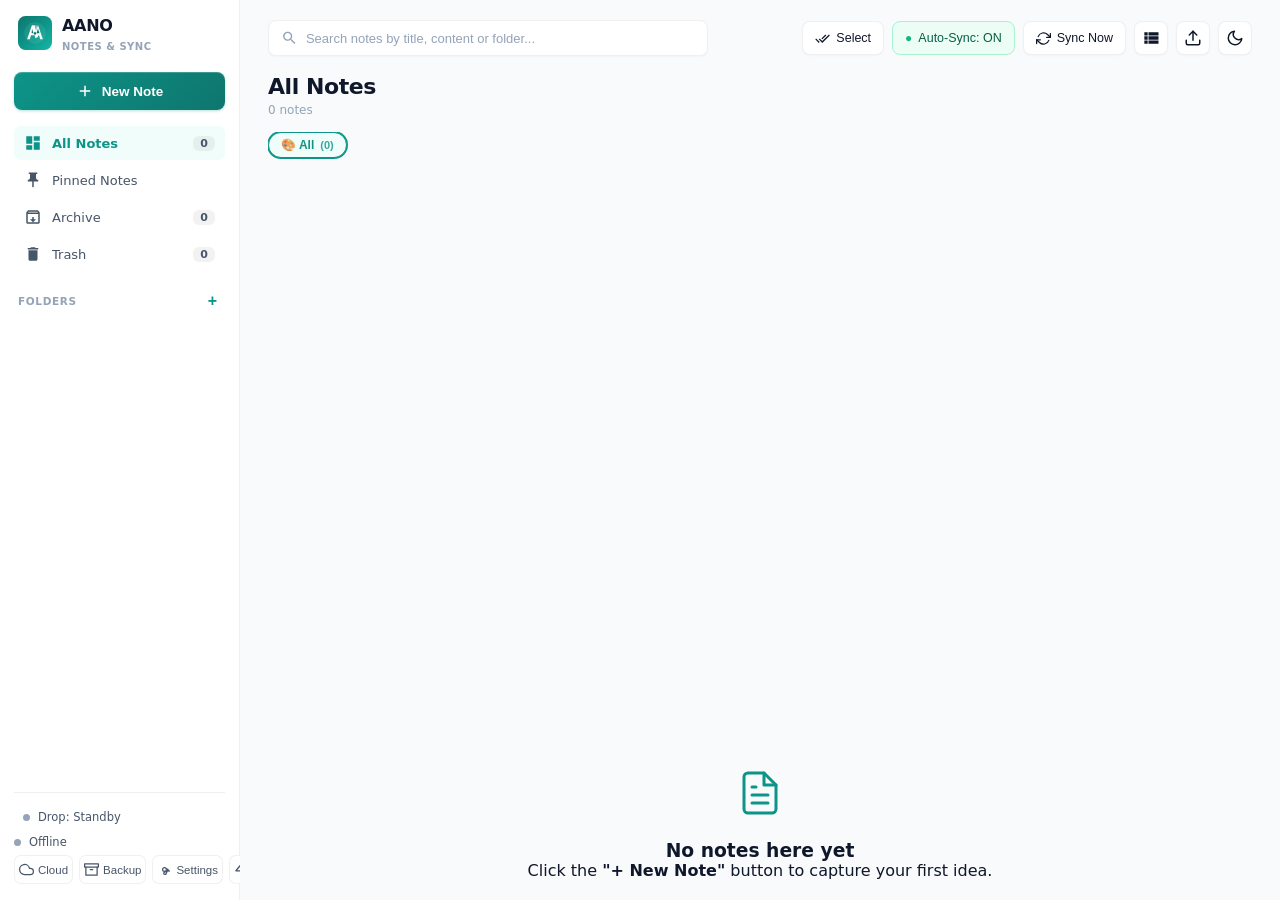
==== commit 792f20ca: "feat(phase-3): implement dark mode toggle for Windows AANO app - T01: Add theme preference to storag" ====
--- a/windows/src/ui/index.html
+++ b/windows/src/ui/index.html
@@ -94,6 +94,10 @@
             <svg viewBox="0 0 24 24" width="15" height="15" fill="none" stroke="currentColor" stroke-width="2" stroke-linecap="round" stroke-linejoin="round"><polyline points="21 8 21 21 3 21 3 8"/><rect x="1" y="3" width="22" height="5"/><line x1="10" y1="12" x2="14" y2="12"/></svg>
             Backup
           </button>
+          <button id="btnSettings" title="Settings">
+            <svg viewBox="0 0 24 24" width="15" height="15" fill="none" stroke="currentColor" stroke-width="2" stroke-linecap="round" stroke-linejoin="round"><circle cx="12" cy="12" r="3"/><path d="M19.4 15a1.65 1.65 0 0 0-3.27-.63c-.84.52-1.66.95-2.46 1.24-.68.23-1.3.51-1.85.77a1.65 1.65 0 0 0-.95 1.44v.5a1.65 1.65 0 0 0 1.65 1.65h.5a1.65 1.65 0 0 0 1.44-.95c.26-.55.54-1.17.77-1.85.29-.8.72-1.62 1.24-2.46a1.65 1.65 0 0 0-.63-3.27z"/></svg>
+            Settings
+          </button>
           <button id="btnAanoDrop" title="AANO Drop (Wi-Fi Direct)">
             <svg viewBox="0 0 24 24" width="15" height="15" fill="none" stroke="currentColor" stroke-width="2" stroke-linecap="round" stroke-linejoin="round"><polygon points="13 2 3 14 12 14 11 22 21 10 12 10 13 2"/></svg>
             Drop
@@ -171,6 +175,11 @@
             <span>Empty Trash</span>
           </button>
         </div>
+      </div>
+
+      <!-- Live Color Palette Filter Bar -->
+      <div id="paletteFilterBar" class="palette-filter-bar">
+        <div id="paletteSwatchesList" class="palette-swatches-list"></div>
       </div>
 
       <!-- Notes Grid / List -->
@@ -332,6 +341,11 @@
           <button type="button" data-cmd="insertUnorderedList" title="Bullet List">
             <svg viewBox="0 0 24 24" width="15" height="15" fill="none" stroke="currentColor" stroke-width="2" stroke-linecap="round" stroke-linejoin="round"><line x1="8" y1="6" x2="21" y2="6"/><line x1="8" y1="12" x2="21" y2="12"/><line x1="8" y1="18" x2="21" y2="18"/><line x1="3" y1="6" x2="3.01" y2="6"/><line x1="3" y1="12" x2="3.01" y2="12"/><line x1="3" y1="18" x2="3.01" y2="18"/></svg>
           </button>
+          <button type="button" id="btnToggleChecklist" title="Checklist (Click to toggle/insert, right-click for options)">
+            <svg viewBox="0 0 24 24" width="15" height="15" fill="none" stroke="currentColor" stroke-width="2" stroke-linecap="round" stroke-linejoin="round"><path d="M9 11l3 3L22 4"/><path d="M21 12v7a2 2 0 0 1-2 2H5a2 2 0 0 1-2-2V5a2 2 0 0 1 2-2h11"/></svg>
+          </button>
+          <button type="button" data-cmd="formatBlock" data-val="blockquote" title="Quote Block" class="fmt-btn" style="font-size: 16px; line-height: 1;">”</button>
+          <button type="button" id="btnInsertCodeBlock" title="Code Block" class="fmt-btn" style="font-size: 12px; font-family: monospace;">&lt;/&gt;</button>
           <div class="divider"></div>
           <button type="button" id="btnAttachImage" title="Attach Image">
             <svg viewBox="0 0 24 24" width="15" height="15" fill="none" stroke="currentColor" stroke-width="2" stroke-linecap="round" stroke-linejoin="round"><rect x="3" y="3" width="18" height="18" rx="2" ry="2"/><circle cx="8.5" cy="8.5" r="1.5"/><polyline points="21 15 16 10 5 21"/></svg>
@@ -404,6 +418,29 @@
       </div>
     </div>
 
+    <!-- Settings Modal -->
+    <div id="settingsModal" class="modal-backdrop hidden">
+      <div class="dialog-box">
+        <h3>Settings</h3>
+
+        <!-- Appearance Section -->
+        <div style="margin-bottom: 16px;">
+          <h4 style="font-size: 14px; font-weight: 600; color: var(--on-surface); margin-bottom: 12px;">Appearance</h4>
+          <div style="display: flex; align-items: center; justify-content: space-between; padding: 8px 0;">
+            <span style="font-size: 13px; color: var(--text-secondary);">Dark Theme</span>
+            <label class="theme-toggle-switch" style="position: relative; display: inline-block; width: 44px; height: 24px;">
+              <input type="checkbox" id="themeToggleCheckbox" style="opacity: 0; width: 0; height: 0;">
+              <span class="slider" style="position: absolute; cursor: pointer; top: 0; left: 0; right: 0; bottom: 0; background-color: var(--divider); transition: .4s; border-radius: 24px;"></span>
+            </label>
+          </div>
+        </div>
+
+        <div style="border-top: 1px solid var(--card-border); padding-top: 14px; text-align: center;">
+          <button id="btnCloseSettings" class="btn-secondary" style="width: 100%;">Close</button>
+        </div>
+      </div>
+    </div>
+
     <!-- Native Confirm Dialog -->
     <div id="nativeConfirmModal" class="modal-backdrop hidden">
       <div class="dialog-box">
@@ -604,9 +641,63 @@
 
   </div>
 
+  <!-- Full Screen Vault Lock Overlay -->
+  <div id="lockOverlay">
+    <div class="lock-card">
+      <div class="lock-shield-icon">
+        <svg viewBox="0 0 24 24" fill="none" stroke="currentColor" stroke-width="2" stroke-linecap="round" stroke-linejoin="round">
+          <rect x="3" y="11" width="18" height="11" rx="2" ry="2"></rect>
+          <path d="M7 11V7a5 5 0 0 1 10 0v4"></path>
+        </svg>
+      </div>
+      <div class="lock-title">AANO Vault</div>
+      <div class="lock-subtitle">Enter PIN to unlock your notes</div>
+      <div class="lock-dots-row">
+        <div class="lock-dot"></div>
+        <div class="lock-dot"></div>
+        <div class="lock-dot"></div>
+        <div class="lock-dot"></div>
+      </div>
+      <div class="lock-keypad">
+        <button type="button" class="lock-key" onclick="AppLockManager.enterDigit('1')">1</button>
+        <button type="button" class="lock-key" onclick="AppLockManager.enterDigit('2')">2</button>
+        <button type="button" class="lock-key" onclick="AppLockManager.enterDigit('3')">3</button>
+        <button type="button" class="lock-key" onclick="AppLockManager.enterDigit('4')">4</button>
+        <button type="button" class="lock-key" onclick="AppLockManager.enterDigit('5')">5</button>
+        <button type="button" class="lock-key" onclick="AppLockManager.enterDigit('6')">6</button>
+        <button type="button" class="lock-key" onclick="AppLockManager.enterDigit('7')">7</button>
+        <button type="button" class="lock-key" onclick="AppLockManager.enterDigit('8')">8</button>
+        <button type="button" class="lock-key" onclick="AppLockManager.enterDigit('9')">9</button>
+        <button type="button" class="lock-key action-key" onclick="AppLockManager.clearAll()">Clear</button>
+        <button type="button" class="lock-key" onclick="AppLockManager.enterDigit('0')">0</button>
+        <button type="button" class="lock-key action-key" onclick="AppLockManager.backspace()">⌫</button>
+      </div>
+      <div id="lockErrorMsg" class="lock-error-msg"></div>
+    </div>
+  </div>
+
   <script src="jsQR.min.js"></script>
   <script src="qrcode.min.js"></script>
   <script src="qr.js"></script>
+  <script src="js/app_state.js"></script>
+  <script src="js/app_utils.js"></script>
+  <script src="js/app_dialogs.js"></script>
+  <script src="js/app_notes_render.js"></script>
+  <script src="js/app_notes_filter.js"></script>
+  <script src="js/app_editor_core.js"></script>
+  <script src="js/app_editor_toolbar.js"></script>
+  <script src="js/app_editor_checklist.js"></script>
+  <script src="js/app_editor_events.js"></script>
+  <script src="js/app_media.js"></script>
+  <script src="js/app_cropper.js"></script>
+  <script src="js/app_sync.js"></script>
+  <script src="js/app_drop.js"></script>
+  <script src="js/app_scanner.js"></script>
+  <script src="js/app_export.js"></script>
+  <script src="js/app_batch_events.js"></script>
+  <script src="js/app_events.js"></script>
+  <script src="js/app_lock.js"></script>
   <script src="app.js"></script>
+
 </body>
 </html>
--- a/windows/src/ui/styles.css
+++ b/windows/src/ui/styles.css
@@ -1,1693 +1,13 @@
-:root {
-  --font-sans: system-ui, -apple-system, "Segoe UI", Roboto, sans-serif;
-  --brand: #0D9488;
-  --brand-dark: #0F766E;
-  --brand-light: #F0FDFA;
-  --brand-accent: #14B8A6;
-  --sidebar-bg: #FFFFFF;
-  --surface: #FFFFFF;
-  --surface-raised: #FFFFFF;
-  --background: #F8FAFC;
-  --on-surface: #0F172A;
-  --text-secondary: #475569;
-  --text-muted: #94A3B8;
-  --text-light: #CBD5E1;
-  --danger: #DC2626;
-  --danger-hover: #B91C1C;
-  --success: #10B981;
-  --warning: #D97706;
-  --link: #1A73E8;
-  --link-hover: #1557B0;
-  --link-dark: #80D8FF;
-  --link-dark-hover: #B3E5FC;
-  --border-light: #E2E8F0;
-  --google-blue: #4285F4;
-  --google-green: #34A853;
-  --google-yellow: #FBBC05;
-  --google-red: #EA4335;
-  --hl-yellow: #FFF59D;
-  --hl-green: #C8E6C9;
-  --hl-pink: #F8BBD0;
-  --hl-blue: #B3E5FC;
-  --hl-orange: #FFE0B2;
-  --fc-dark: #212121;
-  --fc-teal: #00796B;
-  --fc-blue: #1565C0;
-  --fc-red: #C62828;
-  --fc-purple: #6A1B9A;
-  --divider: rgba(0, 0, 0, 0.06);
-  --card-border: rgba(0, 0, 0, 0.06);
-  --border-radius: 12px;
-  --shadow: 0 1px 3px 0 rgba(0, 0, 0, 0.03), 0 1px 2px -1px rgba(0, 0, 0, 0.02);
-  --shadow-hover: 0 12px 24px -4px rgba(0, 0, 0, 0.07), 0 4px 6px -2px rgba(0, 0, 0, 0.02);
-}
-
-[data-theme="dark"] {
-  --brand: #2DD4BF;
-  --brand-dark: #14B8A6;
-  --brand-light: rgba(45, 212, 191, 0.12);
-  --brand-accent: #2DD4BF;
-  --sidebar-bg: #090D13;
-  --surface: #111827;
-  --surface-raised: #161B22;
-  --background: #0D1117;
-  --on-surface: #F9FAFB;
-  --text-secondary: #9CA3AF;
-  --text-muted: #6B7280;
-  --text-light: #CBD5E1;
-  --danger: #EF4444;
-  --danger-hover: #DC2626;
-  --success: #34D399;
-  --warning: #F59E0B;
-  --link: #80D8FF;
-  --link-hover: #B3E5FC;
-  --border-light: rgba(255, 255, 255, 0.08);
-  --google-blue: #4285F4;
-  --google-green: #34A853;
-  --google-yellow: #FBBC05;
-  --google-red: #EA4335;
-  --hl-yellow: #FFF59D;
-  --hl-green: #C8E6C9;
-  --hl-pink: #F8BBD0;
-  --hl-blue: #B3E5FC;
-  --hl-orange: #FFE0B2;
-  --fc-dark: #F9FAFB;
-  --fc-teal: #2DD4BF;
-  --fc-blue: #80D8FF;
-  --fc-red: #EF4444;
-  --fc-purple: #D8B4FE;
-  --divider: rgba(255, 255, 255, 0.07);
-  --card-border: rgba(255, 255, 255, 0.08);
-  --shadow: 0 4px 8px -1px rgba(0, 0, 0, 0.4), 0 2px 4px -2px rgba(0, 0, 0, 0.3);
-  --shadow-hover: 0 14px 28px -4px rgba(0, 0, 0, 0.6), 0 4px 8px -2px rgba(0, 0, 0, 0.4);
-}
-
-* {
-  box-sizing: border-box;
-  margin: 0;
-  padding: 0;
-  user-select: none;
-}
-
-/* Sleek Native Scrollbars */
-::-webkit-scrollbar {
-  width: 6px;
-  height: 6px;
-}
-::-webkit-scrollbar-track {
-  background: transparent;
-}
-::-webkit-scrollbar-thumb {
-  background: rgba(0, 0, 0, 0.12);
-  border-radius: 6px;
-}
-::-webkit-scrollbar-thumb:hover {
-  background: rgba(0, 0, 0, 0.25);
-}
-[data-theme="dark"] ::-webkit-scrollbar-thumb {
-  background: rgba(255, 255, 255, 0.14);
-}
-[data-theme="dark"] ::-webkit-scrollbar-thumb:hover {
-  background: rgba(255, 255, 255, 0.28);
-}
-
-body {
-  font-family: var(--font-sans);
-  background: var(--background);
-  color: var(--on-surface);
-  overflow: hidden;
-  height: 100vh;
-  -webkit-font-smoothing: antialiased;
-}
-
-.app-container {
-  display: flex;
-  height: 100vh;
-  width: 100vw;
-}
-
-/* Sidebar */
-.sidebar {
-  width: 240px;
-  background: var(--sidebar-bg);
-  border-right: 1px solid var(--divider);
-  display: flex;
-  flex-direction: column;
-  padding: 16px 14px;
-  flex-shrink: 0;
-}
-
-.brand {
-  display: flex;
-  align-items: center;
-  gap: 10px;
-  margin-bottom: 18px;
-  padding: 0 4px;
-}
-
-.brand-text h2 {
-  font-size: 16px;
-  font-weight: 700;
-  color: var(--on-surface);
-  letter-spacing: -0.02em;
-}
-
-.brand-text span {
-  font-size: 10px;
-  color: var(--text-muted);
-  font-weight: 600;
-  text-transform: uppercase;
-  letter-spacing: 0.05em;
-}
-
-.btn-primary {
-  background: linear-gradient(135deg, var(--brand) 0%, var(--brand-dark) 100%);
-  color: #fff;
-  border: none;
-  border-radius: 8px;
-  height: 38px;
-  padding: 0 14px;
-  font-size: 13.5px;
-  font-weight: 600;
-  display: flex;
-  align-items: center;
-  justify-content: center;
-  gap: 8px;
-  cursor: pointer;
-  box-shadow: 0 1px 3px rgba(13, 148, 136, 0.3), inset 0 1px 0 rgba(255, 255, 255, 0.2);
-  transition: all 0.15s ease;
-}
-
-.btn-primary:hover {
-  filter: brightness(1.05);
-  transform: translateY(-1px);
-  box-shadow: 0 4px 12px rgba(13, 148, 136, 0.35);
-}
-
-.btn-primary:active {
-  transform: scale(0.98);
-}
-
-.btn-secondary {
-  background: var(--surface);
-  color: var(--on-surface);
-  border: 1px solid var(--divider);
-  border-radius: 8px;
-  height: 34px;
-  padding: 0 12px;
-  font-size: 12.5px;
-  font-weight: 500;
-  cursor: pointer;
-  display: inline-flex;
-  align-items: center;
-  gap: 6px;
-  box-shadow: 0 1px 2px rgba(0, 0, 0, 0.03);
-  transition: all 0.15s ease;
-}
-
-.btn-secondary:hover {
-  background: var(--background);
-  border-color: rgba(0, 0, 0, 0.15);
-  color: var(--on-surface);
-}
-
-.btn-icon {
-  background: var(--surface);
-  border: 1px solid var(--divider);
-  border-radius: 8px;
-  width: 34px;
-  height: 34px;
-  display: inline-flex;
-  align-items: center;
-  justify-content: center;
-  cursor: pointer;
-  color: var(--on-surface);
-  box-shadow: 0 1px 2px rgba(0, 0, 0, 0.03);
-  transition: all 0.15s ease;
-}
-
-.btn-icon:hover {
-  background: var(--background);
-  border-color: rgba(0, 0, 0, 0.15);
-}
-
-.btn-danger {
-  color: var(--danger);
-}
-
-.nav-menu {
-  margin-top: 16px;
-  display: flex;
-  flex-direction: column;
-  gap: 3px;
-}
-
-.nav-item {
-  display: flex;
-  align-items: center;
-  gap: 10px;
-  padding: 8px 10px;
-  border-radius: 7px;
-  text-decoration: none;
-  color: var(--text-secondary);
-  font-size: 13px;
-  font-weight: 500;
-  transition: all 0.15s;
-  background: transparent;
-  border: none;
-  width: 100%;
-  text-align: left;
-  cursor: pointer;
-  font-family: inherit;
-}
-
-.nav-item:hover {
-  background: rgba(0, 0, 0, 0.04);
-  color: var(--on-surface);
-}
-
-[data-theme="dark"] .nav-item:hover {
-  background: rgba(255, 255, 255, 0.05);
-}
-
-.nav-item.active {
-  background: var(--brand-light);
-  color: var(--brand);
-  font-weight: 600;
-}
-
-.badge {
-  margin-left: auto;
-  font-size: 11px;
-  font-weight: 600;
-  background: rgba(0, 0, 0, 0.05);
-  color: var(--text-secondary);
-  padding: 1px 7px;
-  border-radius: 6px;
-}
-
-[data-theme="dark"] .badge {
-  background: rgba(255, 255, 255, 0.08);
-}
-
-.folders-section {
-  margin-top: 20px;
-  flex: 1;
-  overflow-y: auto;
-}
-
-.section-header {
-  display: flex;
-  align-items: center;
-  justify-content: space-between;
-  font-size: 10.5px;
-  font-weight: 700;
-  color: var(--text-muted);
-  text-transform: uppercase;
-  letter-spacing: 0.06em;
-  margin-bottom: 6px;
-  padding: 0 4px;
-}
-
-.section-header button {
-  background: transparent;
-  border: none;
-  font-size: 16px;
-  font-weight: 700;
-  cursor: pointer;
-  color: var(--brand);
-  line-height: 1;
-  padding: 2px 4px;
-  border-radius: 4px;
-}
-
-.section-header button:hover {
-  background: rgba(0, 0, 0, 0.05);
-}
-
-.folders-list {
-  display: flex;
-  flex-direction: column;
-  gap: 2px;
-}
-
-.folder-item {
-  display: flex;
-  align-items: center;
-  justify-content: space-between;
-  padding: 7px 10px;
-  border-radius: 6px;
-  font-size: 13px;
-  color: var(--text-secondary);
-  cursor: pointer;
-  transition: all 0.15s ease;
-}
-
-.folder-item:hover {
-  background: rgba(0, 0, 0, 0.04);
-  color: var(--on-surface);
-}
-
-[data-theme="dark"] .folder-item:hover {
-  background: rgba(255, 255, 255, 0.05);
-}
-
-.folder-item.active {
-  background: var(--brand-light);
-  color: var(--brand);
-  font-weight: 600;
-}
-
-.sidebar-footer {
-  border-top: 1px solid var(--divider);
-  padding-top: 12px;
-  margin-top: auto;
-}
-
-.cloud-status {
-  display: flex;
-  align-items: center;
-  gap: 8px;
-  font-size: 11.5px;
-  color: var(--text-secondary);
-  margin-bottom: 6px;
-  font-weight: 500;
-}
-
-.status-dot {
-  width: 7px;
-  height: 7px;
-  border-radius: 50%;
-  background: #94A3B8;
-  flex-shrink: 0;
-}
-
-.status-dot.connected {
-  background: #10B981;
-  box-shadow: 0 0 6px rgba(16, 185, 129, 0.4);
-}
-
-.status-dot.warning {
-  background: #F59E0B;
-  box-shadow: 0 0 6px rgba(245, 158, 11, 0.4);
-}
-
-.status-dot.error {
-  background: #EF4444;
-  box-shadow: 0 0 6px rgba(239, 68, 68, 0.4);
-}
-
-.footer-actions {
-  display: flex;
-  gap: 6px;
-}
-
-.footer-actions button {
-  flex: 1;
-  background: var(--surface);
-  border: 1px solid var(--divider);
-  border-radius: 7px;
-  padding: 6px 4px;
-  font-size: 11.5px;
-  font-weight: 500;
-  color: var(--text-secondary);
-  cursor: pointer;
-  display: inline-flex;
-  align-items: center;
-  justify-content: center;
-  gap: 4px;
-  transition: all 0.15s ease;
-}
-
-.footer-actions button:hover {
-  background: var(--background);
-  color: var(--on-surface);
-  border-color: rgba(0, 0, 0, 0.15);
-}
-
-/* Main Area */
-.main-content {
-  flex: 1;
-  display: flex;
-  flex-direction: column;
-  overflow: hidden;
-  padding: 20px 28px;
-  background: var(--background);
-}
-
-.topbar {
-  display: flex;
-  align-items: center;
-  justify-content: space-between;
-  gap: 14px;
-  margin-bottom: 18px;
-}
-
-.search-box {
-  display: flex;
-  align-items: center;
-  gap: 8px;
-  background: var(--surface);
-  border: 1px solid var(--divider);
-  border-radius: 8px;
-  padding: 0 12px;
-  height: 36px;
-  flex: 1;
-  max-width: 440px;
-  color: var(--text-muted);
-  box-shadow: 0 1px 2px rgba(0, 0, 0, 0.03);
-  transition: all 0.15s ease;
-}
-
-.search-box:focus-within {
-  border-color: var(--brand);
-  box-shadow: 0 0 0 3px rgba(13, 148, 136, 0.15);
-  color: var(--brand);
-}
-
-.search-box input {
-  border: none;
-  outline: none;
-  background: transparent;
-  width: 100%;
-  font-size: 13px;
-  color: var(--on-surface);
-}
-
-.search-box input::placeholder {
-  color: var(--text-muted);
-}
-
-.btn-clear {
-  background: transparent;
-  border: none;
-  font-size: 16px;
-  cursor: pointer;
-  color: var(--text-muted);
-}
-
-.topbar-actions {
-  display: flex;
-  align-items: center;
-  gap: 8px;
-}
-
-.btn-autosync {
-  display: inline-flex;
-  align-items: center;
-  gap: 6px;
-  background: #ECFDF5;
-  color: #065F46;
-  border: 1px solid #A7F3D0;
-  border-radius: 8px;
-  height: 34px;
-  padding: 0 12px;
-  font-size: 12.5px;
-  font-weight: 500;
-  cursor: pointer;
-  transition: all 0.15s ease;
-}
-
-[data-theme="dark"] .btn-autosync {
-  background: rgba(16, 185, 129, 0.15);
-  color: #34D399;
-  border-color: rgba(16, 185, 129, 0.3);
-}
-
-.btn-autosync:hover {
-  filter: brightness(0.97);
-}
-
-.btn-autosync.off {
-  background: var(--surface);
-  color: var(--text-muted);
-  border-color: var(--divider);
-}
-
-.btn-autosync .autosync-dot {
-  color: #10B981;
-  font-size: 12px;
-  line-height: 1;
-}
-
-.btn-autosync.off .autosync-dot {
-  color: #94A3B8;
-}
-
-@keyframes spin {
-  from { transform: rotate(0deg); }
-  to { transform: rotate(360deg); }
-}
-
-.content-header {
-  display: flex;
-  align-items: baseline;
-  gap: 10px;
-  margin-bottom: 14px;
-}
-
-.content-header h1 {
-  font-size: 22px;
-  font-weight: 700;
-  letter-spacing: -0.02em;
-  color: var(--on-surface);
-}
-
-.notes-meta {
-  font-size: 12px;
-  color: var(--text-muted);
-  font-weight: 500;
-}
-
-/* Notes Grid / Masonry */
-.notes-grid {
-  flex: 1;
-  overflow-y: auto;
-  display: grid;
-  grid-template-columns: repeat(auto-fill, minmax(260px, 1fr));
-  gap: 16px;
-  align-content: start;
-  padding-bottom: 40px;
-  contain: layout paint;
-}
-
-.notes-list-view {
-  display: flex;
-  flex-direction: column;
-  gap: 10px;
-}
-
-.note-card {
-  background: var(--surface);
-  border-radius: var(--border-radius);
-  padding: 16px;
-  box-shadow: var(--shadow);
-  border: 1px solid var(--card-border);
-  cursor: pointer;
-  transform: translateZ(0);
-  will-change: transform, box-shadow;
-  transition: transform 0.16s cubic-bezier(0.16, 1, 0.3, 1), box-shadow 0.16s ease, border-color 0.16s ease;
-  display: flex;
-  flex-direction: column;
-  position: relative;
-  min-height: 130px;
-}
-
-.note-card:hover {
-  transform: translateY(-2px);
-  box-shadow: var(--shadow-hover);
-  border-color: rgba(13, 148, 136, 0.25);
-}
-
-.note-card-title {
-  font-size: 14.5px;
-  font-weight: 600;
-  color: var(--on-surface);
-  margin-bottom: 6px;
-  padding-right: 24px;
-  overflow: hidden;
-  text-overflow: ellipsis;
-  white-space: nowrap;
-  letter-spacing: -0.01em;
-}
-
-.note-card-preview {
-  font-size: 13px;
-  color: var(--text-secondary);
-  line-height: 1.5;
-  flex: 1;
-  overflow: hidden;
-  display: -webkit-box;
-  -webkit-line-clamp: 4;
-  -webkit-box-orient: vertical;
-}
-
-.note-card-footer {
-  display: flex;
-  align-items: center;
-  justify-content: space-between;
-  margin-top: 12px;
-  padding-top: 10px;
-  border-top: 1px solid var(--card-border);
-  font-size: 11px;
-  color: var(--text-muted);
-}
-
-.folder-badge {
-  display: inline-flex;
-  align-items: center;
-  gap: 4px;
-  background: var(--brand-light);
-  color: var(--brand);
-  font-weight: 500;
-  padding: 2px 7px;
-  border-radius: 6px;
-  font-size: 11px;
-}
-
-.media-pill {
-  display: inline-flex;
-  align-items: center;
-  gap: 3px;
-  background: rgba(0, 0, 0, 0.05);
-  color: var(--text-secondary);
-  font-size: 10px;
-  font-weight: 600;
-  padding: 2px 6px;
-  border-radius: 6px;
-  margin-left: 4px;
-}
-[data-theme="dark"] .media-pill {
-  background: rgba(255, 255, 255, 0.08);
-  color: #94A3B8;
-}
-
-.btn-editor-sync {
-  display: inline-flex;
-  align-items: center;
-  gap: 5px;
-  background: var(--surface);
-  border: 1px solid var(--divider);
-  color: var(--on-surface);
-  border-radius: 8px;
-  padding: 4px 10px;
-  font-size: 12px;
-  font-weight: 600;
-  cursor: pointer;
-  transition: all 0.2s;
-}
-.btn-editor-sync:hover {
-  border-color: var(--brand);
-}
-.btn-editor-sync.local {
-  background: rgba(56, 189, 248, 0.12);
-  border-color: rgba(56, 189, 248, 0.4);
-  color: #0284c7;
-}
-
-/* Export Dropdown Menu */
-.export-dropdown-wrapper {
-  position: relative;
-  display: inline-block;
-}
-
-.btn-export-dropdown {
-  display: inline-flex;
-  align-items: center;
-  gap: 5px;
-  background: var(--surface);
-  border: 1px solid var(--divider);
-  color: var(--on-surface);
-  border-radius: 7px;
-  height: 32px;
-  padding: 0 10px;
-  font-size: 12px;
-  font-weight: 500;
-  cursor: pointer;
-  box-shadow: 0 1px 2px rgba(0, 0, 0, 0.03);
-  transition: all 0.15s ease;
-}
-
-.btn-export-dropdown:hover {
-  background: var(--background);
-  border-color: var(--brand);
-  color: var(--brand);
-}
-
-.export-menu {
-  position: absolute;
-  top: calc(100% + 6px);
-  right: 0;
-  background: var(--surface-raised);
-  border: 1px solid var(--card-border);
-  border-radius: 10px;
-  box-shadow: 0 12px 28px -4px rgba(0, 0, 0, 0.25);
-  padding: 5px;
-  min-width: 190px;
-  z-index: 120;
-  display: flex;
-  flex-direction: column;
-  gap: 2px;
-  animation: scaleIn 0.12s ease-out;
-}
-
-.export-menu-item {
-  display: flex;
-  align-items: center;
-  gap: 10px;
-  padding: 8px 10px;
-  border-radius: 6px;
-  background: transparent;
-  border: none;
-  cursor: pointer;
-  text-align: left;
-  width: 100%;
-  color: var(--on-surface);
-  transition: background 0.12s ease;
-}
-
-.export-menu-item:hover {
-  background: var(--brand-light);
-  color: var(--brand);
-}
-
-.export-icon {
-  font-size: 16px;
-  line-height: 1;
-}
-
-.export-info {
-  display: flex;
-  flex-direction: column;
-}
-
-.export-name {
-  font-size: 12.5px;
-  font-weight: 600;
-  line-height: 1.2;
-}
-
-.export-ext {
-  font-size: 10.5px;
-  color: var(--text-muted);
-}
-
-.pin-icon {
-  position: absolute;
-  top: 12px;
-  right: 12px;
-  display: flex;
-  align-items: center;
-  justify-content: center;
-}
-
-/* Empty State */
-.empty-state {
-  margin: auto;
-  text-align: center;
-}
-
-.empty-icon {
-  font-size: 48px;
-  margin-bottom: 12px;
-}
-
-/* Editor Modal */
-.editor-modal {
-  position: fixed;
-  inset: 0;
-  background: rgba(15, 23, 42, 0.55);
-  backdrop-filter: blur(6px);
-  display: flex;
-  align-items: center;
-  justify-content: center;
-  z-index: 100;
-}
-
-.editor-card {
-  width: 90%;
-  max-width: 820px;
-  height: 85vh;
-  background: var(--surface-raised);
-  border-radius: 14px;
-  border: 1px solid var(--card-border);
-  box-shadow: 0 25px 50px -12px rgba(0, 0, 0, 0.35);
-  display: flex;
-  flex-direction: column;
-  overflow: hidden;
-  transition: background 0.25s;
-}
-
-.editor-header {
-  display: flex;
-  align-items: center;
-  padding: 12px 18px;
-  border-bottom: 1px solid var(--divider);
-  gap: 12px;
-}
-
-.folder-select {
-  padding: 5px 10px;
-  border-radius: 7px;
-  background: var(--surface);
-  color: var(--on-surface);
-  font-weight: 500;
-  border: 1px solid var(--divider);
-  outline: none;
-  font-size: 12px;
-  cursor: pointer;
-  box-shadow: 0 1px 2px rgba(0, 0, 0, 0.03);
-}
-
-.editor-right-actions {
-  margin-left: auto;
-  display: flex;
-  align-items: center;
-  gap: 12px;
-}
-
-.word-counter {
-  font-size: 12px;
-  color: var(--text-secondary);
-}
-
-.color-palette-bar {
-  display: flex;
-  align-items: center;
-  gap: 12px;
-  padding: 8px 18px;
-  border-bottom: 1px solid rgba(0, 0, 0, 0.06);
-}
-
-.palette-label {
-  font-size: 12px;
-  color: var(--text-secondary);
-  font-weight: 600;
-}
-
-.palette-dots {
-  display: flex;
-  gap: 8px;
-}
-
-.color-dot {
-  width: 22px;
-  height: 22px;
-  border-radius: 50%;
-  cursor: pointer;
-  border: 1px solid rgba(0, 0, 0, 0.15);
-  transition: transform 0.15s, border-color 0.15s;
-}
-
-.color-dot:hover {
-  transform: scale(1.15);
-}
-
-.color-dot.active {
-  border: 3px solid var(--brand);
-  transform: scale(1.1);
-}
-
-.btn-custom-color {
-  background: none;
-  border: 1px solid rgba(0, 0, 0, 0.15);
-  border-radius: 50%;
-  width: 24px;
-  height: 24px;
-  font-size: 13px;
-  display: inline-flex;
-  align-items: center;
-  justify-content: center;
-  cursor: pointer;
-  margin-left: 4px;
-  transition: transform 0.15s, border-color 0.15s;
-}
-
-.btn-custom-color:hover {
-  transform: scale(1.15);
-  border-color: var(--brand);
-}
-
-/* Dark note cards & contrast adaptation */
-.note-card.dark-card {
-  color: #FFFFFF;
-}
-
-.note-card.dark-card .note-card-title {
-  color: #FFFFFF;
-}
-
-.note-card.dark-card .note-card-preview {
-  color: #E2E8F0;
-}
-
-.note-card.dark-card .note-card-footer {
-  border-top-color: rgba(255, 255, 255, 0.12);
-  color: #94A3B8;
-}
-
-.note-card.dark-card .folder-badge {
-  background: rgba(255, 255, 255, 0.18);
-  color: #FFFFFF;
-}
-
-.note-card.dark-card .folder-badge svg {
-  stroke: #FFFFFF;
-}
-
-.editor-card.dark-card {
-  color: #FFFFFF;
-}
-
-.editor-card.dark-card .editor-title-input {
-  color: #FFFFFF;
-}
-
-.editor-card.dark-card .editor-title-input::placeholder {
-  color: rgba(255, 255, 255, 0.5);
-}
-
-.editor-card.dark-card .editor-content-area {
-  color: #F8FAFC;
-}
-
-.editor-card.dark-card .editor-content-area:empty::before {
-  color: rgba(255, 255, 255, 0.5);
-}
-
-.editor-card.dark-card .formatting-toolbar {
-  background: rgba(255, 255, 255, 0.05);
-  border-top-color: rgba(255, 255, 255, 0.1);
-  border-bottom-color: rgba(255, 255, 255, 0.1);
-}
-
-.editor-card.dark-card .color-palette-bar {
-  border-bottom-color: rgba(255, 255, 255, 0.1);
-}
-
-.editor-card.dark-card .palette-label,
-.editor-card.dark-card .word-counter {
-  color: rgba(255, 255, 255, 0.7);
-}
-
-.editor-title-input {
-  border: none;
-  outline: none;
-  font-size: 24px;
-  font-weight: 700;
-  padding: 16px 20px 8px 20px;
-  background: transparent;
-  color: var(--on-surface);
-}
-
-/* Formatting Toolbar */
-.formatting-toolbar {
-  display: flex;
-  align-items: center;
-  gap: 4px;
-  padding: 6px 16px;
-  background: rgba(0, 0, 0, 0.02);
-  border-top: 1px solid rgba(0, 0, 0, 0.06);
-  border-bottom: 1px solid rgba(0, 0, 0, 0.06);
-}
-
-.formatting-toolbar button {
-  background: transparent;
-  border: none;
-  border-radius: 6px;
-  min-width: 32px;
-  height: 32px;
-  padding: 0 6px;
-  font-size: 13px;
-  cursor: pointer;
-  color: var(--on-surface);
-  transition: background 0.15s;
-}
-
-.formatting-toolbar button:hover {
-  background: rgba(0, 0, 0, 0.06);
-}
-
-.divider {
-  width: 1px;
-  height: 20px;
-  background: rgba(0, 0, 0, 0.1);
-  margin: 0 4px;
-}
-
-.editor-content-area {
-  flex: 1;
-  padding: 16px 20px;
-  overflow-y: auto;
-  font-size: 15px;
-  line-height: 1.6;
-  outline: none;
-  color: var(--on-surface);
-  user-select: text;
-}
-
-/* Dropdowns */
-.dropdown {
-  position: relative;
-  display: inline-block;
-}
-
-.dropdown-content {
-  display: none;
-  position: absolute;
-  background-color: #FFFFFF;
-  min-width: 130px;
-  box-shadow: 0 8px 16px rgba(0, 0, 0, 0.15);
-  border-radius: 8px;
-  z-index: 200;
-  overflow: hidden;
-}
-
-.dropdown-content a,
-.dropdown-content .dropdown-item {
-  color: var(--on-surface);
-  padding: 8px 12px;
-  text-decoration: none;
-  display: flex;
-  align-items: center;
-  font-size: 12px;
-  background: transparent;
-  border: none;
-  width: 100%;
-  text-align: left;
-  cursor: pointer;
-  font-family: inherit;
-}
-
-.dropdown-content a:hover,
-.dropdown-content .dropdown-item:hover {
-  background-color: #F1F5F9;
-}
-
-.dropdown:hover .dropdown-content {
-  display: block;
-}
-
-.color-dot-sm {
-  width: 12px;
-  height: 12px;
-  border-radius: 50%;
-  display: inline-block;
-  margin-right: 8px;
-  flex-shrink: 0;
-  border: 1px solid rgba(0, 0, 0, 0.15);
-}
-
-.color-dot-sm.clear {
-  background: repeating-linear-gradient(
-    45deg,
-    #ffffff,
-    #ffffff 2px,
-    #fca5a5 2px,
-    #fca5a5 4px
-  );
-}
-
-@keyframes spin {
-  from { transform: rotate(0deg); }
-  to { transform: rotate(360deg); }
-}
-
-.sync-icon.spinning {
-  animation: spin 0.8s linear infinite;
-}
-
-/* Dialogs */
-.modal-backdrop {
-  position: fixed;
-  inset: 0;
-  background: rgba(0, 0, 0, 0.5);
-  display: flex;
-  align-items: center;
-  justify-content: center;
-  z-index: 200;
-}
-
-.dialog-box {
-  background: var(--surface-raised);
-  color: var(--on-surface);
-  border: 1px solid var(--card-border);
-  width: 90%;
-  max-width: 440px;
-  max-height: 88vh;
-  overflow-y: auto;
-  box-sizing: border-box;
-  padding: 22px;
-  border-radius: 12px;
-  box-shadow: 0 20px 25px -5px rgba(0, 0, 0, 0.3);
-}
-
-.dialog-box h3 {
-  margin-bottom: 8px;
-  font-size: 17px;
-  font-weight: 700;
-  letter-spacing: -0.01em;
-}
-
-.dialog-box p {
-  font-size: 13px;
-  color: var(--text-secondary);
-  margin-bottom: 16px;
-  line-height: 1.5;
-}
-
-.dialog-input {
-  width: 100%;
-  padding: 8px 12px;
-  background: var(--surface);
-  color: var(--on-surface);
-  border: 1px solid var(--divider);
-  border-radius: 8px;
-  margin-bottom: 10px;
-  outline: none;
-  font-size: 13.5px;
-  transition: all 0.15s ease;
-}
-
-.dialog-input:focus {
-  border-color: var(--brand);
-  box-shadow: 0 0 0 3px rgba(13, 148, 136, 0.15);
-}
-
-.dialog-buttons {
-  display: flex;
-  justify-content: flex-end;
-  gap: 8px;
-  margin-top: 14px;
-}
-
-.error-msg {
-  color: var(--danger);
-  font-size: 12px;
-  margin-bottom: 8px;
-}
-
-.hidden {
-  display: none !important;
-}
-
-.btn-danger-filled {
-  background: var(--danger);
-  color: #FFFFFF;
-  border: none;
-  border-radius: 8px;
-  padding: 7px 14px;
-  font-size: 12.5px;
-  font-weight: 600;
-  cursor: pointer;
-  transition: background 0.15s;
-}
-
-.btn-danger-filled:hover {
-  background: var(--danger-hover);
-}
-
-@keyframes fadeIn {
-  from { opacity: 0; }
-  to { opacity: 1; }
-}
-
-@keyframes scaleIn {
-  from { transform: scale(0.96); opacity: 0; }
-  to { transform: scale(1); opacity: 1; }
-}
-
-.modal-backdrop:not(.hidden) {
-  animation: fadeIn 0.15s ease-out;
-}
-
-.modal-backdrop:not(.hidden) .dialog-box {
-  animation: scaleIn 0.15s ease-out;
-}
-
-/* Batch Selection Bar */
-.batch-action-bar {
-  display: flex;
-  align-items: center;
-  justify-content: space-between;
-  background: var(--on-surface);
-  color: var(--surface);
-  padding: 8px 16px;
-  border-radius: 10px;
-  margin-bottom: 14px;
-  box-shadow: 0 10px 25px -5px rgba(0, 0, 0, 0.25);
-  animation: fadeIn 0.15s ease-out;
-}
-
-.batch-left {
-  display: flex;
-  align-items: center;
-  gap: 12px;
-}
-
-.batch-count-text {
-  font-weight: 600;
-  font-size: 13px;
-}
-
-.btn-batch-text {
-  background: transparent;
-  border: 1px solid rgba(255, 255, 255, 0.3);
-  color: inherit;
-  padding: 3px 8px;
-  border-radius: 6px;
-  font-size: 11.5px;
-  cursor: pointer;
-  transition: all 0.15s;
-}
-
-.btn-batch-text:hover {
-  background: rgba(255, 255, 255, 0.15);
-  border-color: rgba(255, 255, 255, 0.6);
-}
-
-.batch-right {
-  display: flex;
-  align-items: center;
-  gap: 6px;
-}
-
-.btn-batch {
-  display: inline-flex;
-  align-items: center;
-  gap: 5px;
-  padding: 5px 12px;
-  border-radius: 6px;
-  font-size: 12px;
-  font-weight: 500;
-  cursor: pointer;
-  border: none;
-  transition: all 0.15s;
-}
-
-.btn-batch-archive {
-  background: rgba(255, 255, 255, 0.15);
-  color: #FFFFFF;
-}
-
-.btn-batch-archive:hover {
-  background: rgba(255, 255, 255, 0.25);
-}
-
-.btn-batch-danger {
-  background: #EF4444;
-  color: #FFFFFF;
-}
-
-.btn-batch-danger:hover {
-  background: #DC2626;
-}
-
-.btn-batch-cancel {
-  background: transparent;
-  color: #E0F2F1;
-  padding: 6px 10px;
-}
-
-.btn-batch-cancel:hover {
-  color: #FFFFFF;
-  text-decoration: underline;
-}
-
-/* Note Card Selection Checkbox & Selected State */
-.note-card.selectable {
-  cursor: pointer;
-}
-
-.note-card.selected {
-  outline: 2.5px solid var(--brand);
-  box-shadow: 0 0 0 4px rgba(0, 105, 92, 0.15);
-}
-
-.card-select-checkbox {
-  position: absolute;
-  top: 14px;
-  right: 14px;
-  width: 20px;
-  height: 20px;
-  accent-color: var(--brand);
-  cursor: pointer;
-  z-index: 5;
-}
-
-/* Clickable Links in Notes & Cards */
-.note-link, a.note-link, .note-card-preview a {
-  color: var(--link);
-  text-decoration: underline;
-  cursor: pointer;
-  pointer-events: auto;
-  font-weight: 500;
-  transition: color 0.15s ease;
-}
-
-.note-link:hover, .note-card-preview a:hover {
-  color: var(--link-hover);
-  text-decoration: underline;
-}
-
-.dark-card .note-link, .dark-card .note-card-preview a {
-  color: var(--link-dark);
-}
-
-.dark-card .note-link:hover, .dark-card .note-card-preview a:hover {
-  color: var(--link-dark-hover);
-}
-
-#editorContent[contenteditable="true"] .note-link,
-#editorContent[contenteditable="true"] a {
-  cursor: text;
-}
-
-/* Google Sign-in Button */
-.btn-google-signin {
-  display: flex;
-  align-items: center;
-  justify-content: center;
-  width: 100%;
-  padding: 12px 20px;
-  background: #ffffff;
-  color: #3c4043;
-  font-size: 15px;
-  font-weight: 600;
-  border-radius: 8px;
-  border: 1px solid #dadce0;
-  cursor: pointer;
-  transition: all 0.2s ease;
-  box-shadow: 0 1px 3px rgba(60, 64, 67, 0.08);
-}
-
-.btn-google-signin:hover {
-  background: #f8fafd;
-  border-color: #d2e3fc;
-  box-shadow: 0 1px 3px 1px rgba(66, 133, 244, 0.15);
-}
-
-.btn-google-signin:active {
-  background: #f1f3f4;
-  transform: scale(0.99);
-}
-
-/* Image Quality Toggle Badge */
-.quality-badge-btn {
-  padding: 2px 7px;
-  font-size: 10px;
-  font-weight: 700;
-  border-radius: 12px;
-  border: 1px solid var(--brand);
-  background: rgba(0, 121, 107, 0.08);
-  color: var(--brand);
-  cursor: pointer;
-  line-height: 16px;
-  transition: all 0.15s ease;
-}
-
-.quality-badge-btn.hd-mode {
-  border-color: #D97706;
-  background: rgba(217, 119, 6, 0.12);
-  color: #D97706;
-}
-
-/* Attached Images Strip */
-.editor-images-container {
-  display: flex;
-  gap: 10px;
-  padding: 10px 18px;
-  overflow-x: auto;
-  border-bottom: 1px solid rgba(0, 0, 0, 0.06);
-  background: rgba(0, 0, 0, 0.02);
-}
-
-.editor-image-thumb {
-  position: relative;
-  width: 84px;
-  height: 84px;
-  border-radius: 10px;
-  overflow: hidden;
-  flex-shrink: 0;
-  border: 1px solid rgba(0, 0, 0, 0.1);
-  box-shadow: 0 2px 4px rgba(0, 0, 0, 0.05);
-  cursor: pointer;
-  transition: transform 0.15s ease, box-shadow 0.15s ease;
-}
-
-.editor-image-thumb:hover {
-  transform: translateY(-2px);
-  box-shadow: 0 4px 10px rgba(0, 0, 0, 0.12);
-}
-
-.editor-image-thumb img {
-  width: 100%;
-  height: 100%;
-  object-fit: cover;
-  display: block;
-}
-
-.editor-image-thumb .thumb-del-btn {
-  position: absolute;
-  top: 4px;
-  right: 4px;
-  width: 22px;
-  height: 22px;
-  background: rgba(0, 0, 0, 0.65);
-  color: #fff;
-  border: none;
-  border-radius: 50%;
-  cursor: pointer;
-  font-size: 11px;
-  display: flex;
-  align-items: center;
-  justify-content: center;
-  opacity: 0;
-  transition: opacity 0.15s ease, background 0.15s ease;
-}
-
-.editor-image-thumb:hover .thumb-del-btn {
-  opacity: 1;
-}
-
-.editor-image-thumb .thumb-del-btn:hover {
-  background: #dc2626;
-}
-
-/* Image Preview Modal */
-.image-preview-dialog {
-  background: #0f172a;
-  border-radius: 14px;
-  box-shadow: 0 20px 40px rgba(0,0,0,0.5);
-  width: 90vw;
-  max-width: 960px;
-  max-height: 88vh;
-  display: flex;
-  flex-direction: column;
-  overflow: hidden;
-  border: 1px solid rgba(255, 255, 255, 0.1);
-}
-
-.image-preview-header {
-  display: flex;
-  align-items: center;
-  justify-content: space-between;
-  padding: 12px 18px;
-  background: #1e293b;
-  color: #f1f5f9;
-  font-size: 14px;
-  font-weight: 600;
-}
-
-.preview-actions {
-  display: flex;
-  align-items: center;
-  gap: 8px;
-}
-
-.btn-preview-action {
-  background: rgba(255, 255, 255, 0.1);
-  color: #f1f5f9;
-  border: 1px solid rgba(255, 255, 255, 0.15);
-  padding: 5px 12px;
-  border-radius: 6px;
-  font-size: 12.5px;
-  cursor: pointer;
-  transition: all 0.15s ease;
-}
-
-.btn-preview-action:hover {
-  background: rgba(255, 255, 255, 0.2);
-}
-
-.btn-danger-action:hover {
-  background: #dc2626;
-  border-color: #dc2626;
-}
-
-.btn-preview-close {
-  background: none;
-  border: none;
-  color: #94a3b8;
-  font-size: 18px;
-  cursor: pointer;
-  padding: 4px 8px;
-}
-
-.btn-preview-close:hover {
-  color: #ffffff;
-}
-
-.image-preview-body {
-  flex: 1;
-  overflow: auto;
-  display: flex;
-  align-items: center;
-  justify-content: center;
-  padding: 16px;
-  background: #090d16;
-}
-
-.image-preview-body img {
-  max-width: 100%;
-  max-height: 72vh;
-  object-fit: contain;
-  border-radius: 6px;
-}
-
-/* Image Crop Modal */
-.image-crop-dialog {
-  background: #0f172a;
-  border-radius: 14px;
-  box-shadow: 0 20px 40px rgba(0,0,0,0.5);
-  width: 90vw;
-  max-width: 900px;
-  max-height: 90vh;
-  display: flex;
-  flex-direction: column;
-  overflow: hidden;
-  border: 1px solid rgba(255, 255, 255, 0.1);
-}
-
-.image-crop-header {
-  display: flex;
-  align-items: center;
-  justify-content: space-between;
-  padding: 12px 18px;
-  background: #1e293b;
-  color: #f1f5f9;
-  font-size: 14px;
-  font-weight: 600;
-}
-
-.image-crop-body {
-  flex: 1;
-  display: flex;
-  align-items: center;
-  justify-content: center;
-  padding: 16px;
-  background: #090d16;
-  overflow: hidden;
-}
-
-.crop-canvas-wrapper {
-  position: relative;
-  max-width: 100%;
-  max-height: 60vh;
-  display: flex;
-  align-items: center;
-  justify-content: center;
-}
-
-#cropCanvas {
-  max-width: 100%;
-  max-height: 60vh;
-  border-radius: 4px;
-  cursor: crosshair;
-  box-shadow: 0 4px 16px rgba(0,0,0,0.4);
-}
-
-.image-crop-footer {
-  display: flex;
-  align-items: center;
-  justify-content: space-between;
-  padding: 12px 18px;
-  background: #1e293b;
-}
-
-.crop-ratio-group {
-  display: flex;
-  gap: 6px;
-}
-
-.btn-ratio {
-  background: rgba(255, 255, 255, 0.08);
-  color: #cbd5e1;
-  border: 1px solid rgba(255, 255, 255, 0.15);
-  padding: 5px 12px;
-  border-radius: 6px;
-  font-size: 12px;
-  font-weight: 600;
-  cursor: pointer;
-  transition: all 0.15s ease;
-}
-
-.btn-ratio.active, .btn-ratio:hover {
-  background: var(--brand);
-  color: #ffffff;
-  border-color: var(--brand);
-}
-
-.crop-actions {
-  display: flex;
-  gap: 8px;
-}
-
-/* PC AANO Drop QR Scanner & Modern Drop Card */
-.drop-qr-card {
-  background: radial-gradient(circle at 50% 0%, rgba(2, 132, 199, 0.12), rgba(15, 23, 42, 0.6));
-  border: 1px solid rgba(56, 189, 248, 0.25);
-  border-radius: 12px;
-  padding: 16px;
-  margin-bottom: 16px;
-  text-align: center;
-  box-shadow: 0 4px 20px rgba(0, 0, 0, 0.35);
-  position: relative;
-}
-
-.drop-qr-badge {
-  display: inline-flex;
-  align-items: center;
-  gap: 6px;
-  background: rgba(2, 132, 199, 0.18);
-  border: 1px solid rgba(56, 189, 248, 0.3);
-  color: #38bdf8;
-  font-size: 11px;
-  font-weight: 700;
-  text-transform: uppercase;
-  letter-spacing: 0.8px;
-  padding: 4px 10px;
-  border-radius: 20px;
-  margin-bottom: 10px;
-}
-
-.qr-scanner-frame {
-  position: relative;
-  width: 100%;
-  height: 250px;
-  background: #000;
-  border-radius: 12px;
-  overflow: hidden;
-  border: 2px solid #0284c7;
-  box-shadow: 0 4px 16px rgba(0, 0, 0, 0.3);
-  margin-bottom: 12px;
-}
-
-.qr-scanner-laser {
-  position: absolute;
-  top: 0;
-  left: 5%;
-  width: 90%;
-  height: 2px;
-  background: linear-gradient(90deg, transparent, #38bdf8, #06b6d4, transparent);
-  box-shadow: 0 1px 4px rgba(56, 189, 248, 0.2);
-  animation: qrLaserScan 2s ease-in-out infinite alternate;
-  pointer-events: none;
-}
-
-@keyframes qrLaserScan {
-  0% { top: 8%; opacity: 0.9; }
-  50% { opacity: 1; }
-  100% { top: 92%; opacity: 0.9; }
-}
-
-.qr-scanner-reticle {
-  position: absolute;
-  inset: 20px;
-  border: 2px dashed rgba(56, 189, 248, 0.4);
-  border-radius: 12px;
-  pointer-events: none;
-}
-
-
-
+/* AANO Windows Desktop App - Main Stylesheet Aggregator
+ * Copyright (C) 2026 Jam Amjad Rasheed | Licensed under GPL-3.0-or-later.
+ * Modularized under Rule 21 (< 300 lines per file).
+ */
+
+@import "css/base.css";
+@import "css/sidebar.css";
+@import "css/cards.css";
+@import "css/toolbar.css";
+@import "css/editor.css";
+@import "css/modals.css";
+@import "css/media_drop.css";
+@import "css/lock.css";
